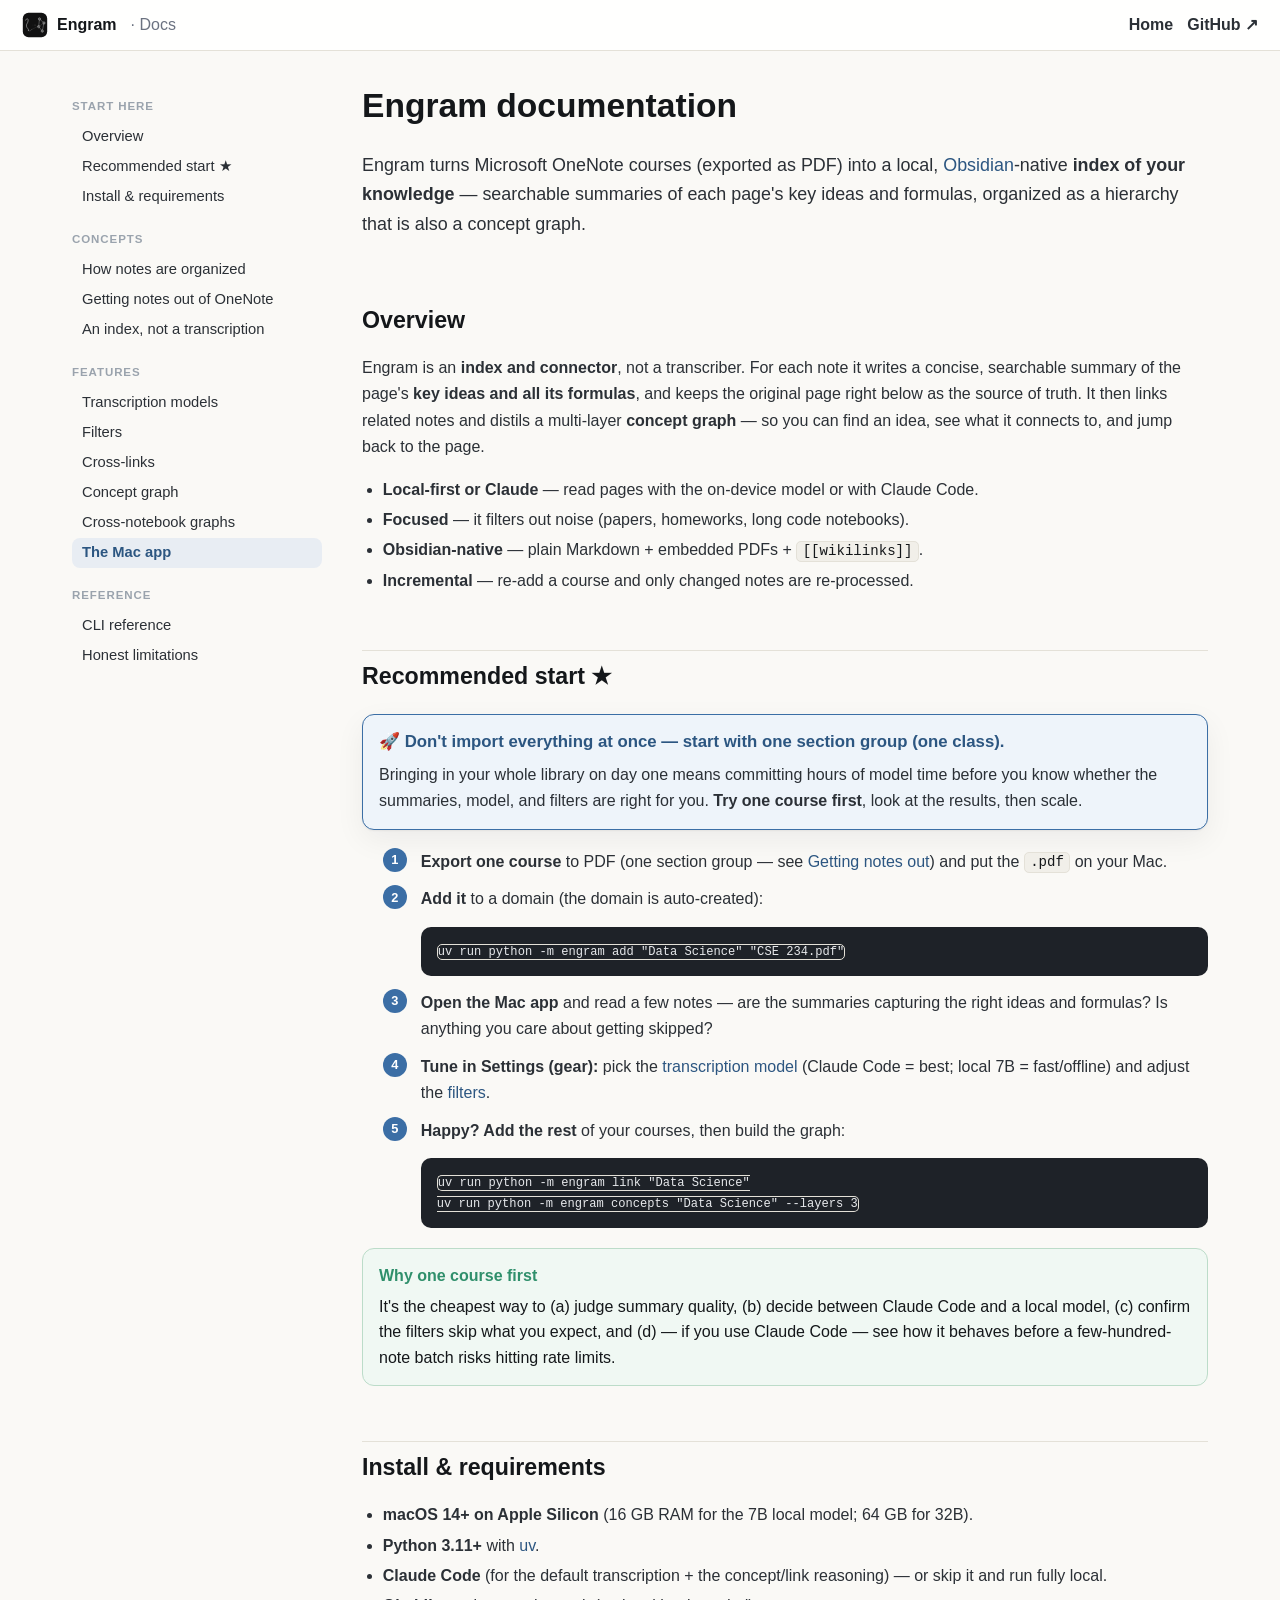
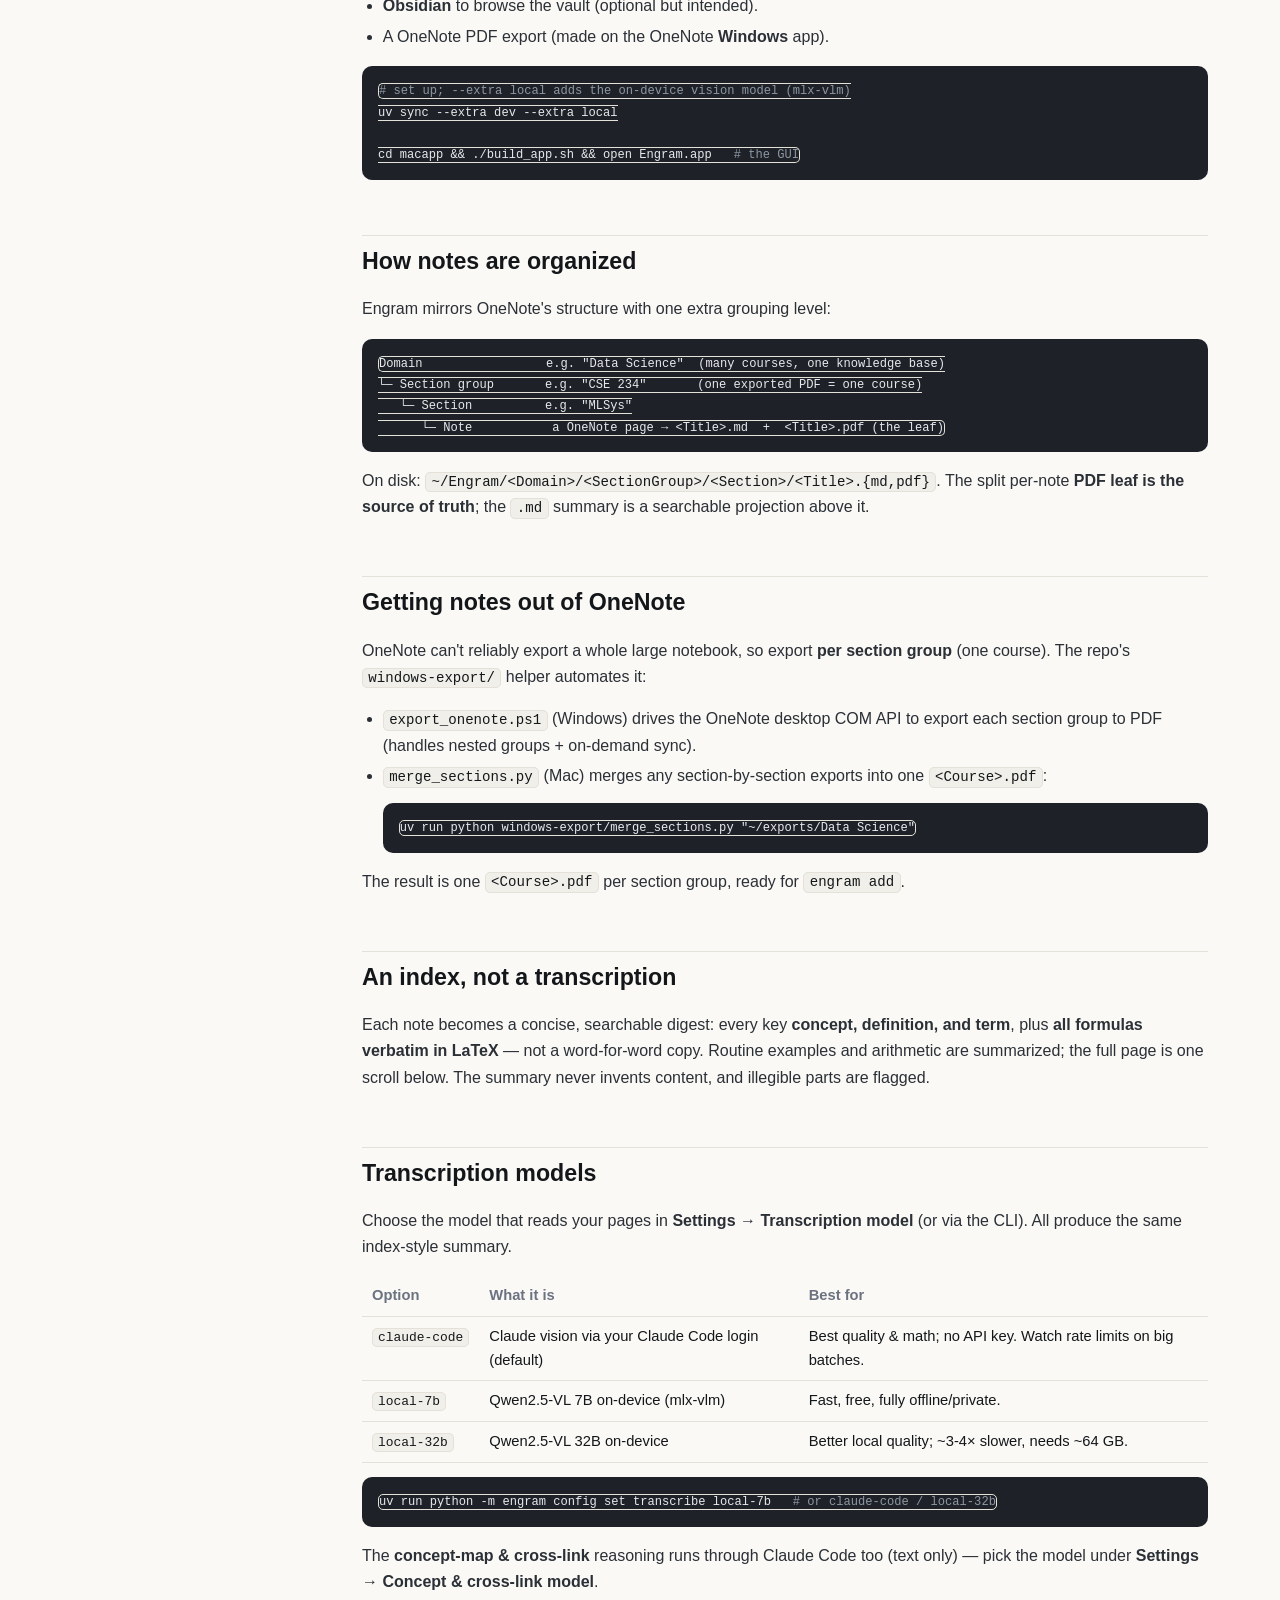
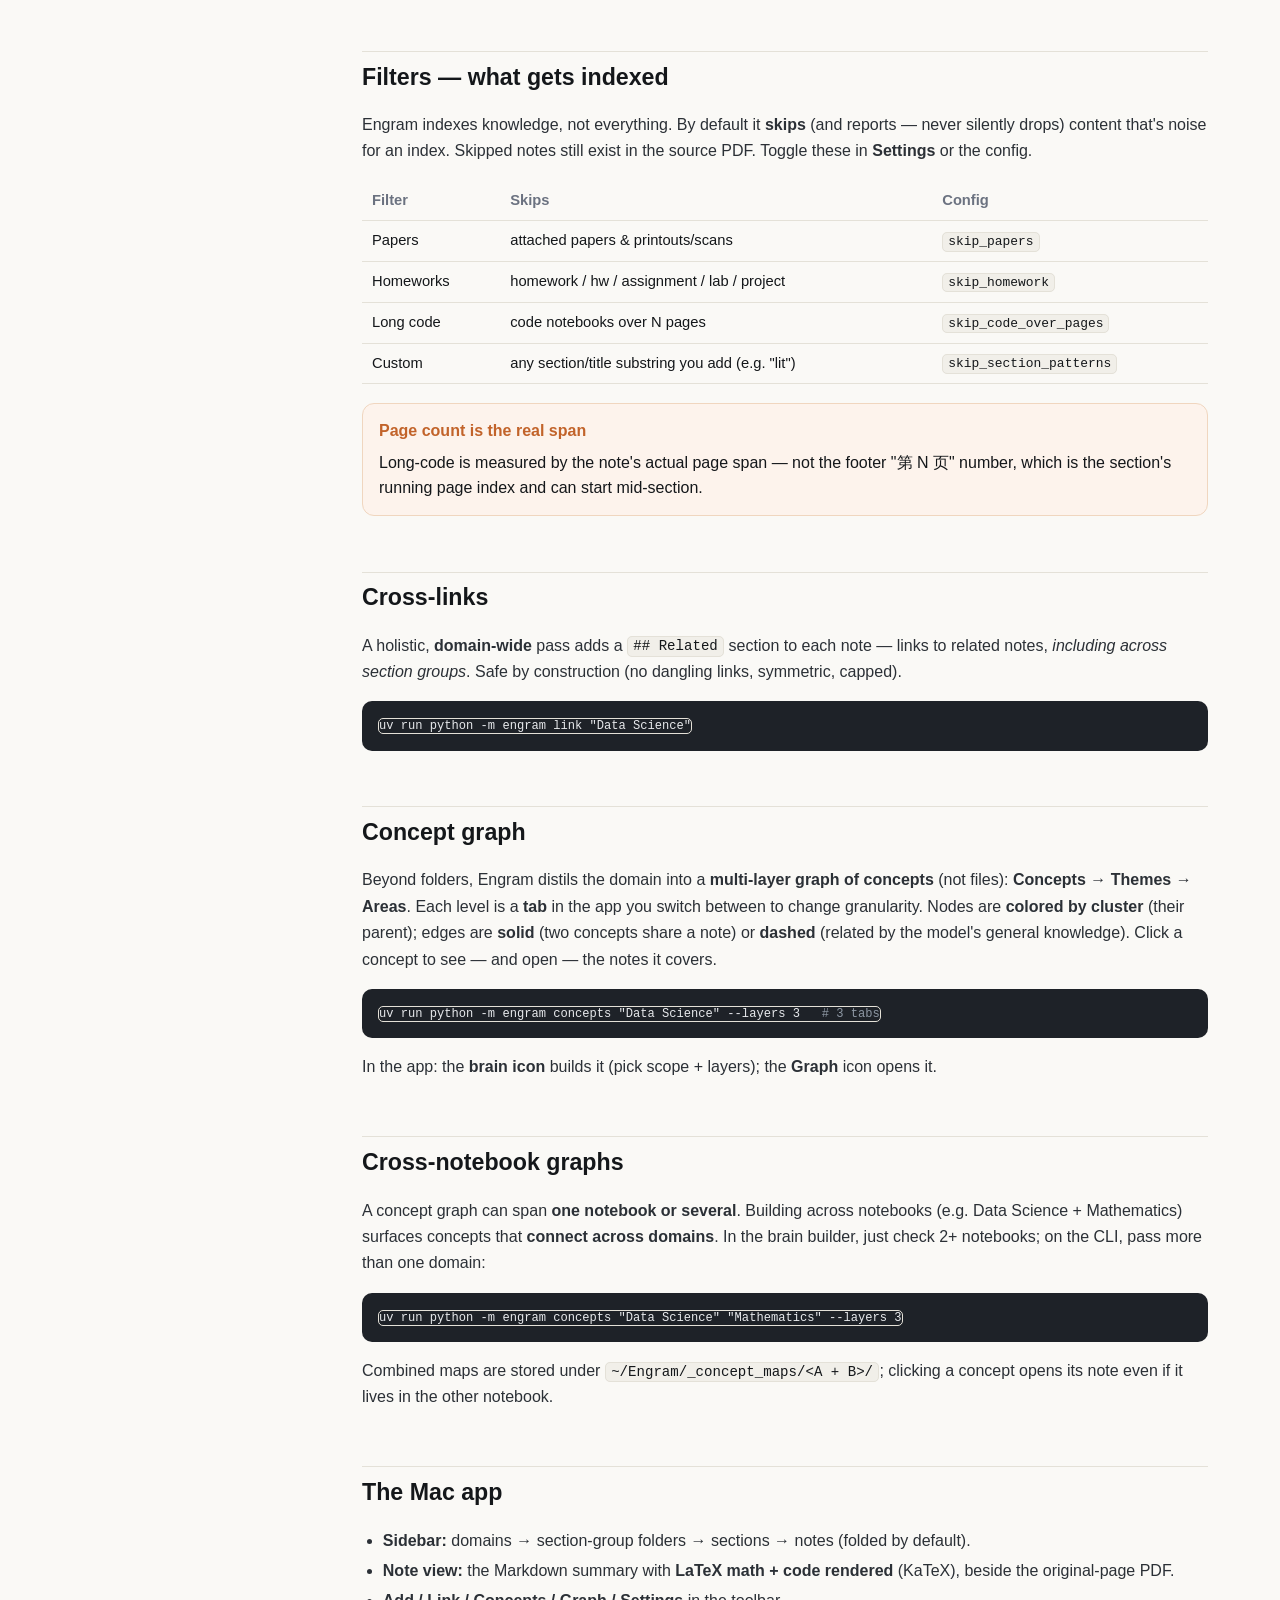
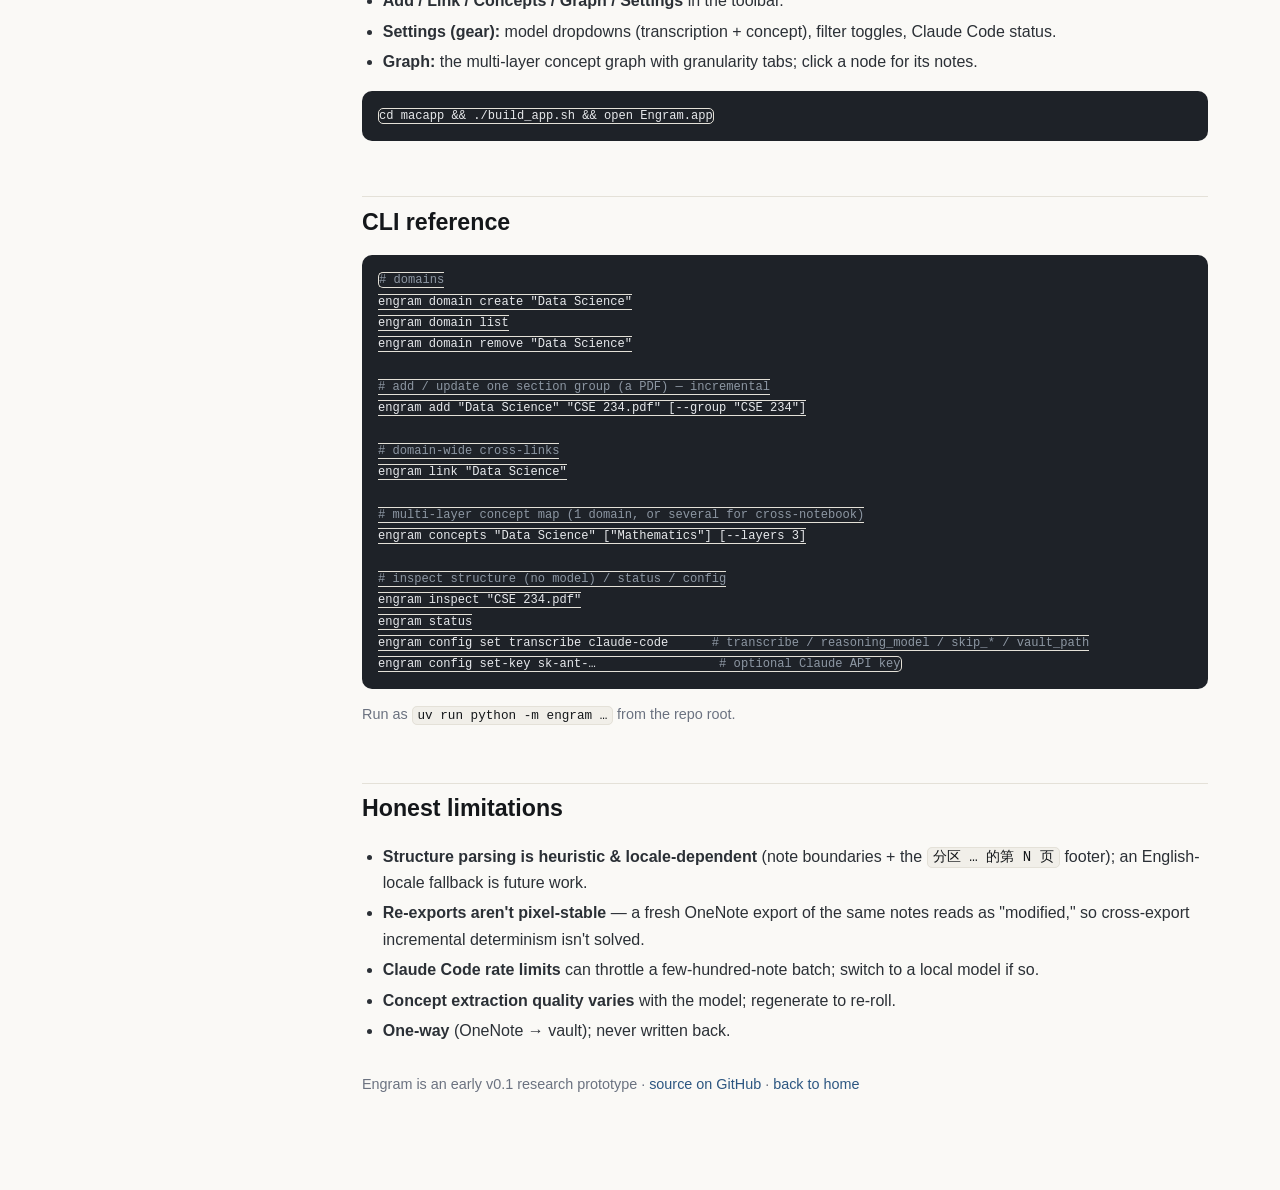
==== docs/index.html @ e5f4261e "Add documentation page (sidebar TOC + recommended-start guide) New docs/ page modeled on the Propel " ====
<!doctype html>
<html lang="en">
<head>
  <meta charset="utf-8" />
  <meta name="viewport" content="width=device-width, initial-scale=1" />
  <title>Engram — Documentation</title>
  <meta name="description" content="Engram documentation: how to turn OneNote courses into a searchable, Obsidian-native index — features, models, filters, the concept graph, the Mac app, and the CLI. Start with one section group." />
  <link rel="icon" href="../assets/engram_logo.svg" type="image/svg+xml" />
  <link rel="stylesheet" href="../styles.css" />
  <link rel="stylesheet" href="docs.css" />
</head>
<body>
  <header class="docs-top">
    <a class="docs-top__brand" href="../index.html">
      <img src="../assets/engram_logo.svg" alt="Engram logo" /> Engram
    </a>
    <span class="docs-top__tag">· Docs</span>
    <span class="docs-top__spacer"></span>
    <a class="docs-top__link" href="../index.html">Home</a>
    <a class="docs-top__link" href="https://github.com/KevinBian107/engram" target="_blank" rel="noopener">GitHub ↗</a>
  </header>

  <div class="docs-wrap">
    <!-- ===================== SIDEBAR ===================== -->
    <aside class="docs-side">
      <h4>Start here</h4>
      <a href="#overview">Overview</a>
      <a href="#recommended">Recommended start ★</a>
      <a href="#install">Install &amp; requirements</a>
      <h4>Concepts</h4>
      <a href="#model">How notes are organized</a>
      <a href="#export">Getting notes out of OneNote</a>
      <a href="#index">An index, not a transcription</a>
      <h4>Features</h4>
      <a href="#models">Transcription models</a>
      <a href="#filters">Filters</a>
      <a href="#crosslinks">Cross-links</a>
      <a href="#graph">Concept graph</a>
      <a href="#crossnotebook">Cross-notebook graphs</a>
      <a href="#app">The Mac app</a>
      <h4>Reference</h4>
      <a href="#cli">CLI reference</a>
      <a href="#limits">Honest limitations</a>
    </aside>

    <!-- ===================== CONTENT ===================== -->
    <main class="docs-main">
      <h1>Engram documentation</h1>
      <p class="docs-lede">
        Engram turns Microsoft OneNote courses (exported as PDF) into a local,
        <a href="https://obsidian.md" target="_blank" rel="noopener">Obsidian</a>-native
        <strong>index of your knowledge</strong> — searchable summaries of each page's key
        ideas and formulas, organized as a hierarchy that is also a concept graph.
      </p>

      <!-- OVERVIEW -->
      <h2 id="overview">Overview</h2>
      <p>
        Engram is an <strong>index and connector</strong>, not a transcriber. For each note it
        writes a concise, searchable summary of the page's <strong>key ideas and all its
        formulas</strong>, and keeps the original page right below as the source of truth. It then
        links related notes and distils a multi-layer <strong>concept graph</strong> — so you can
        find an idea, see what it connects to, and jump back to the page.
      </p>
      <ul>
        <li><strong>Local-first or Claude</strong> — read pages with the on-device model or with Claude Code.</li>
        <li><strong>Focused</strong> — it filters out noise (papers, homeworks, long code notebooks).</li>
        <li><strong>Obsidian-native</strong> — plain Markdown + embedded PDFs + <code>[[wikilinks]]</code>.</li>
        <li><strong>Incremental</strong> — re-add a course and only changed notes are re-processed.</li>
      </ul>

      <!-- RECOMMENDED START -->
      <h2 id="recommended">Recommended start ★</h2>
      <div class="callout callout--start">
        <div class="callout__title">🚀 Don't import everything at once — start with one section group (one class).</div>
        <p style="margin:.3em 0 0">
          Bringing in your whole library on day one means committing hours of model time before you
          know whether the summaries, model, and filters are right for you. <strong>Try one course
          first</strong>, look at the results, then scale.
        </p>
      </div>
      <ol class="steps">
        <li><strong>Export one course</strong> to PDF (one section group — see
          <a href="#export">Getting notes out</a>) and put the <code>.pdf</code> on your Mac.</li>
        <li><strong>Add it</strong> to a domain (the domain is auto-created):
          <pre><code>uv run python -m engram add "Data Science" "CSE 234.pdf"</code></pre></li>
        <li><strong>Open the Mac app</strong> and read a few notes — are the summaries capturing the
          right ideas and formulas? Is anything you care about getting skipped?</li>
        <li><strong>Tune in Settings (gear):</strong> pick the <a href="#models">transcription
          model</a> (Claude Code = best; local 7B = fast/offline) and adjust the
          <a href="#filters">filters</a>.</li>
        <li><strong>Happy? Add the rest</strong> of your courses, then build the graph:
          <pre><code>uv run python -m engram link "Data Science"
uv run python -m engram concepts "Data Science" --layers 3</code></pre></li>
      </ol>
      <div class="callout callout--tip">
        <div class="callout__title">Why one course first</div>
        It's the cheapest way to (a) judge summary quality, (b) decide between Claude Code and a
        local model, (c) confirm the filters skip what you expect, and (d) — if you use Claude Code —
        see how it behaves before a few-hundred-note batch risks hitting rate limits.
      </div>

      <!-- INSTALL -->
      <h2 id="install">Install &amp; requirements</h2>
      <ul>
        <li><strong>macOS 14+ on Apple Silicon</strong> (16 GB RAM for the 7B local model; 64 GB for 32B).</li>
        <li><strong>Python 3.11+</strong> with <a href="https://docs.astral.sh/uv/" target="_blank" rel="noopener">uv</a>.</li>
        <li><strong>Claude Code</strong> (for the default transcription + the concept/link reasoning) — or skip it and run fully local.</li>
        <li><strong>Obsidian</strong> to browse the vault (optional but intended).</li>
        <li>A OneNote PDF export (made on the OneNote <strong>Windows</strong> app).</li>
      </ul>
      <pre><code><span class="cmt"># set up; --extra local adds the on-device vision model (mlx-vlm)</span>
uv sync --extra dev --extra local

cd macapp &amp;&amp; ./build_app.sh &amp;&amp; open Engram.app   <span class="cmt"># the GUI</span></code></pre>

      <!-- MODEL -->
      <h2 id="model">How notes are organized</h2>
      <p>Engram mirrors OneNote's structure with one extra grouping level:</p>
      <pre><code>Domain                 e.g. "Data Science"  (many courses, one knowledge base)
└─ Section group       e.g. "CSE 234"       (one exported PDF = one course)
   └─ Section          e.g. "MLSys"
      └─ Note           a OneNote page → &lt;Title&gt;.md  +  &lt;Title&gt;.pdf (the leaf)</code></pre>
      <p>
        On disk: <code>~/Engram/&lt;Domain&gt;/&lt;SectionGroup&gt;/&lt;Section&gt;/&lt;Title&gt;.{md,pdf}</code>.
        The split per-note <strong>PDF leaf is the source of truth</strong>; the <code>.md</code>
        summary is a searchable projection above it.
      </p>

      <!-- EXPORT -->
      <h2 id="export">Getting notes out of OneNote</h2>
      <p>
        OneNote can't reliably export a whole large notebook, so export <strong>per section group</strong>
        (one course). The repo's <code>windows-export/</code> helper automates it:
      </p>
      <ul>
        <li><code>export_onenote.ps1</code> (Windows) drives the OneNote desktop COM API to export each
          section group to PDF (handles nested groups + on-demand sync).</li>
        <li><code>merge_sections.py</code> (Mac) merges any section-by-section exports into one
          <code>&lt;Course&gt;.pdf</code>:
          <pre><code>uv run python windows-export/merge_sections.py "~/exports/Data Science"</code></pre></li>
      </ul>
      <p>The result is one <code>&lt;Course&gt;.pdf</code> per section group, ready for <code>engram add</code>.</p>

      <!-- INDEX -->
      <h2 id="index">An index, not a transcription</h2>
      <p>
        Each note becomes a concise, searchable digest: every key <strong>concept, definition, and
        term</strong>, plus <strong>all formulas verbatim in LaTeX</strong> — not a word-for-word
        copy. Routine examples and arithmetic are summarized; the full page is one scroll below. The
        summary never invents content, and illegible parts are flagged.
      </p>

      <!-- MODELS -->
      <h2 id="models">Transcription models</h2>
      <p>Choose the model that reads your pages in <strong>Settings → Transcription model</strong> (or via the CLI). All produce the same index-style summary.</p>
      <table class="docs-table">
        <tr><th>Option</th><th>What it is</th><th>Best for</th></tr>
        <tr><td><code>claude-code</code></td><td>Claude vision via your Claude Code login (default)</td><td>Best quality &amp; math; no API key. Watch rate limits on big batches.</td></tr>
        <tr><td><code>local-7b</code></td><td>Qwen2.5-VL 7B on-device (mlx-vlm)</td><td>Fast, free, fully offline/private.</td></tr>
        <tr><td><code>local-32b</code></td><td>Qwen2.5-VL 32B on-device</td><td>Better local quality; ~3-4× slower, needs ~64 GB.</td></tr>
      </table>
      <pre><code>uv run python -m engram config set transcribe local-7b   <span class="cmt"># or claude-code / local-32b</span></code></pre>
      <p>The <strong>concept-map &amp; cross-link</strong> reasoning runs through Claude Code too (text only) — pick the model under <strong>Settings → Concept &amp; cross-link model</strong>.</p>

      <!-- FILTERS -->
      <h2 id="filters">Filters — what gets indexed</h2>
      <p>
        Engram indexes knowledge, not everything. By default it <strong>skips</strong> (and reports —
        never silently drops) content that's noise for an index. Skipped notes still exist in the
        source PDF. Toggle these in <strong>Settings</strong> or the config.
      </p>
      <table class="docs-table">
        <tr><th>Filter</th><th>Skips</th><th>Config</th></tr>
        <tr><td>Papers</td><td>attached papers &amp; printouts/scans</td><td><code>skip_papers</code></td></tr>
        <tr><td>Homeworks</td><td>homework / hw / assignment / lab / project</td><td><code>skip_homework</code></td></tr>
        <tr><td>Long code</td><td>code notebooks over N pages</td><td><code>skip_code_over_pages</code></td></tr>
        <tr><td>Custom</td><td>any section/title substring you add (e.g. "lit")</td><td><code>skip_section_patterns</code></td></tr>
      </table>
      <div class="callout callout--warn">
        <div class="callout__title">Page count is the real span</div>
        Long-code is measured by the note's actual page span — not the footer "第 N 页" number, which is
        the section's running page index and can start mid-section.
      </div>

      <!-- CROSSLINKS -->
      <h2 id="crosslinks">Cross-links</h2>
      <p>
        A holistic, <strong>domain-wide</strong> pass adds a <code>## Related</code> section to each
        note — links to related notes, <em>including across section groups</em>. Safe by construction
        (no dangling links, symmetric, capped).
      </p>
      <pre><code>uv run python -m engram link "Data Science"</code></pre>

      <!-- GRAPH -->
      <h2 id="graph">Concept graph</h2>
      <p>
        Beyond folders, Engram distils the domain into a <strong>multi-layer graph of concepts</strong>
        (not files): <strong>Concepts → Themes → Areas</strong>. Each level is a <strong>tab</strong>
        in the app you switch between to change granularity. Nodes are <strong>colored by cluster</strong>
        (their parent); edges are <strong>solid</strong> (two concepts share a note) or <strong>dashed</strong>
        (related by the model's general knowledge). Click a concept to see — and open — the notes it covers.
      </p>
      <pre><code>uv run python -m engram concepts "Data Science" --layers 3   <span class="cmt"># 3 tabs</span></code></pre>
      <p>In the app: the <strong>brain icon</strong> builds it (pick scope + layers); the <strong>Graph</strong> icon opens it.</p>

      <!-- CROSS-NOTEBOOK -->
      <h2 id="crossnotebook">Cross-notebook graphs</h2>
      <p>
        A concept graph can span <strong>one notebook or several</strong>. Building across notebooks
        (e.g. Data Science + Mathematics) surfaces concepts that <strong>connect across domains</strong>.
        In the brain builder, just check 2+ notebooks; on the CLI, pass more than one domain:
      </p>
      <pre><code>uv run python -m engram concepts "Data Science" "Mathematics" --layers 3</code></pre>
      <p>Combined maps are stored under <code>~/Engram/_concept_maps/&lt;A + B&gt;/</code>; clicking a concept opens its note even if it lives in the other notebook.</p>

      <!-- APP -->
      <h2 id="app">The Mac app</h2>
      <ul>
        <li><strong>Sidebar:</strong> domains → section-group folders → sections → notes (folded by default).</li>
        <li><strong>Note view:</strong> the Markdown summary with <strong>LaTeX math + code rendered</strong> (KaTeX), beside the original-page PDF.</li>
        <li><strong>Add / Link / Concepts / Graph / Settings</strong> in the toolbar.</li>
        <li><strong>Settings (gear):</strong> model dropdowns (transcription + concept), filter toggles, Claude Code status.</li>
        <li><strong>Graph:</strong> the multi-layer concept graph with granularity tabs; click a node for its notes.</li>
      </ul>
      <pre><code>cd macapp &amp;&amp; ./build_app.sh &amp;&amp; open Engram.app</code></pre>

      <!-- CLI -->
      <h2 id="cli">CLI reference</h2>
      <pre><code><span class="cmt"># domains</span>
engram domain create "Data Science"
engram domain list
engram domain remove "Data Science"

<span class="cmt"># add / update one section group (a PDF) — incremental</span>
engram add "Data Science" "CSE 234.pdf" [--group "CSE 234"]

<span class="cmt"># domain-wide cross-links</span>
engram link "Data Science"

<span class="cmt"># multi-layer concept map (1 domain, or several for cross-notebook)</span>
engram concepts "Data Science" ["Mathematics"] [--layers 3]

<span class="cmt"># inspect structure (no model) / status / config</span>
engram inspect "CSE 234.pdf"
engram status
engram config set transcribe claude-code      <span class="cmt"># transcribe / reasoning_model / skip_* / vault_path</span>
engram config set-key sk-ant-…                 <span class="cmt"># optional Claude API key</span></code></pre>
      <p style="color:var(--muted); font-size:.9rem">
        Run as <code>uv run python -m engram …</code> from the repo root.
      </p>

      <!-- LIMITS -->
      <h2 id="limits">Honest limitations</h2>
      <ul>
        <li><strong>Structure parsing is heuristic &amp; locale-dependent</strong> (note boundaries + the
          <code>分区 … 的第 N 页</code> footer); an English-locale fallback is future work.</li>
        <li><strong>Re-exports aren't pixel-stable</strong> — a fresh OneNote export of the same notes
          reads as "modified," so cross-export incremental determinism isn't solved.</li>
        <li><strong>Claude Code rate limits</strong> can throttle a few-hundred-note batch; switch to a
          local model if so.</li>
        <li><strong>Concept extraction quality varies</strong> with the model; regenerate to re-roll.</li>
        <li><strong>One-way</strong> (OneNote → vault); never written back.</li>
      </ul>
      <p style="margin-top:2em; color:var(--muted); font-size:.9rem">
        Engram is an early v0.1 research prototype · <a href="https://github.com/KevinBian107/engram" target="_blank" rel="noopener">source on GitHub</a> ·
        <a href="../index.html">back to home</a>
      </p>
    </main>
  </div>

  <script>
    // Sidebar scrollspy: highlight the section currently in view.
    (function () {
      var links = Array.prototype.slice.call(document.querySelectorAll(".docs-side a"));
      var map = {};
      links.forEach(function (a) { map[a.getAttribute("href").slice(1)] = a; });
      var obs = new IntersectionObserver(function (entries) {
        entries.forEach(function (e) {
          if (e.isIntersecting) {
            links.forEach(function (l) { l.classList.remove("active"); });
            var a = map[e.target.id]; if (a) a.classList.add("active");
          }
        });
      }, { rootMargin: "-80px 0px -70% 0px" });
      document.querySelectorAll(".docs-main h2[id]").forEach(function (h) { obs.observe(h); });
    })();
  </script>
</body>
</html>
---- styles.css ----
/* ===================================================================
   Engram — website styles
   Palette ties to the brand assets: ink (#14171a), paper white,
   blue (#3b6ea5, sections/concepts), orange (#e07a3a, cross-links).
   =================================================================== */

:root {
  --ink:      #14171a;
  --ink-soft: #2b3036;
  --paper:    #ffffff;
  --paper-2:  #faf9f6;   /* warm paper */
  --paper-3:  #f1efe9;
  --line:     #e4e1d8;
  --muted:    #6b7280;
  --muted-2:  #9aa3ad;
  --blue:     #3b6ea5;
  --blue-ink: #2c5681;
  --orange:   #e07a3a;
  --orange-ink:#c2632a;
  --slate:    #e8edf3;

  --maxw: 1080px;
  --radius: 14px;
  --shadow: 0 1px 2px rgba(20,23,26,.05), 0 10px 30px rgba(20,23,26,.06);
  --shadow-lg: 0 8px 40px rgba(20,23,26,.12);

  --font: -apple-system, BlinkMacSystemFont, "Segoe UI", Helvetica, Arial, sans-serif;
  --mono: ui-monospace, "SF Mono", "JetBrains Mono", Menlo, Consolas, monospace;
}

* { box-sizing: border-box; }

html { scroll-behavior: smooth; scroll-padding-top: 72px; }

body {
  margin: 0;
  font-family: var(--font);
  color: var(--ink);
  background: var(--paper-2);
  line-height: 1.6;
  -webkit-font-smoothing: antialiased;
  text-rendering: optimizeLegibility;
}

a { color: var(--blue-ink); text-decoration: none; }
a:hover { text-decoration: underline; }

code, pre { font-family: var(--mono); }
code {
  font-size: .9em;
  background: var(--paper-3);
  padding: .1em .4em;
  border-radius: 5px;
  border: 1px solid var(--line);
}

/* ============================ NAV ============================ */
.nav {
  position: sticky; top: 0; z-index: 50;
  display: flex; align-items: center; gap: 1.2rem;
  padding: .7rem clamp(1rem, 4vw, 2.4rem);
  background: rgba(250,249,246,.82);
  backdrop-filter: saturate(160%) blur(12px);
  border-bottom: 1px solid var(--line);
}
.nav__brand {
  display: flex; align-items: center; gap: .55rem;
  font-weight: 800; font-size: 1.1rem; color: var(--ink);
  letter-spacing: -.01em;
}
.nav__brand img { border-radius: 7px; }
.nav__brand:hover { text-decoration: none; }
.nav__links {
  display: flex; gap: 1.1rem; margin-left: auto;
  font-size: .92rem; flex-wrap: wrap;
}
.nav__links a { color: var(--muted); font-weight: 500; }
.nav__links a:hover { color: var(--ink); text-decoration: none; }
.nav__links a.active { color: var(--blue-ink); }
.nav__cta {
  font-weight: 600; font-size: .9rem; color: var(--ink);
  border: 1px solid var(--ink); border-radius: 999px;
  padding: .35rem .9rem; transition: .15s;
}
.nav__cta:hover { background: var(--ink); color: #fff; text-decoration: none; }

@media (max-width: 760px) {
  .nav__links { display: none; }
  .nav__cta { margin-left: auto; }
}

/* ============================ HERO ============================ */
.hero {
  position: relative;
  padding: clamp(3rem, 8vw, 6rem) clamp(1rem, 5vw, 2rem) 0;
  text-align: center;
  background:
    radial-gradient(60% 70% at 50% -10%, rgba(59,110,165,.10), transparent 70%),
    radial-gradient(40% 50% at 85% 0%, rgba(224,122,58,.08), transparent 70%);
}
.hero__inner { max-width: 820px; margin: 0 auto; }
.hero__eyebrow {
  text-transform: uppercase; letter-spacing: .16em;
  font-size: .72rem; font-weight: 700; color: var(--muted-2);
  margin: 0 0 1rem;
}
.hero__title {
  font-size: clamp(2.3rem, 6.2vw, 4rem);
  line-height: 1.05; letter-spacing: -.03em; font-weight: 820;
  margin: 0 0 1.2rem;
}
.grad {
  background: linear-gradient(95deg, var(--blue) 10%, var(--orange) 90%);
  -webkit-background-clip: text; background-clip: text; color: transparent;
}
.hero__lede {
  font-size: clamp(1.02rem, 2.2vw, 1.22rem);
  color: var(--ink-soft); max-width: 680px; margin: 0 auto 1.6rem;
}
.hero__badges {
  display: flex; gap: .6rem; justify-content: center; flex-wrap: wrap;
  margin-bottom: 1.8rem;
}
.badge {
  font-size: .82rem; font-weight: 600; color: var(--ink-soft);
  background: var(--paper); border: 1px solid var(--line);
  border-radius: 999px; padding: .4rem .85rem; box-shadow: var(--shadow);
}
.hero__cta { display: flex; gap: .7rem; justify-content: center; flex-wrap: wrap; }
.hero__by { margin-top: 1.4rem; font-size: .88rem; color: var(--muted); }

.btn {
  display: inline-block; font-weight: 600; font-size: .95rem;
  padding: .7rem 1.3rem; border-radius: 999px;
  border: 1px solid var(--line); background: var(--paper); color: var(--ink);
  box-shadow: var(--shadow); transition: transform .12s, box-shadow .15s;
}
.btn:hover { text-decoration: none; transform: translateY(-1px); box-shadow: var(--shadow-lg); }
.btn--primary { background: var(--ink); color: #fff; border-color: var(--ink); }
.btn--wide { display: block; text-align: center; margin-top: 1rem; }

/* prototype banner */
.protobar {
  max-width: var(--maxw); margin: clamp(2.5rem, 6vw, 4rem) auto 0;
  display: flex; align-items: center; gap: .9rem;
  background: #fff7ef; border: 1px solid #f3d9c0;
  border-radius: var(--radius); padding: .85rem 1.1rem;
  font-size: .92rem; color: #6b4527;
}
.protobar__tag {
  flex: none; font-size: .68rem; font-weight: 800; letter-spacing: .1em;
  color: #fff; background: var(--orange);
  padding: .25rem .55rem; border-radius: 6px;
}
.protobar a { color: var(--orange-ink); font-weight: 700; }

/* ============================ SECTIONS ============================ */
.section {
  max-width: var(--maxw); margin: 0 auto;
  padding: clamp(3.5rem, 8vw, 6rem) clamp(1rem, 5vw, 2rem);
}
.section__head { max-width: 720px; margin: 0 auto clamp(2rem, 5vw, 3rem); text-align: center; }
.section__head h2 {
  font-size: clamp(1.7rem, 4vw, 2.5rem); letter-spacing: -.02em;
  line-height: 1.1; margin: 0 0 .7rem; font-weight: 800;
}
.section__sub { font-size: 1.05rem; color: var(--muted); margin: 0; }
.section__sub code { font-size: .85em; }

/* reveal-on-scroll */
.reveal { opacity: 0; transform: translateY(18px); transition: opacity .6s ease, transform .6s ease; }
.reveal.in { opacity: 1; transform: none; }
@media (prefers-reduced-motion: reduce) {
  .reveal { opacity: 1; transform: none; transition: none; }
  html { scroll-behavior: auto; }
}

/* ============================ WHAT IT IS ============================ */
.whatgrid {
  display: grid; grid-template-columns: 1fr auto 1fr; gap: 1rem; align-items: center;
}
.whatcard {
  background: var(--paper); border: 1px solid var(--line); border-radius: var(--radius);
  padding: 1.4rem; box-shadow: var(--shadow); min-height: 230px;
}
.whatcard__label {
  text-transform: uppercase; letter-spacing: .14em; font-size: .68rem;
  font-weight: 800; color: var(--muted-2); margin-bottom: 1rem;
}
.pdfblob { text-align: center; }
.pdfblob__pages {
  position: relative; width: 92px; height: 116px; margin: .4rem auto 1rem;
  background: #fff; border: 1px solid var(--line); border-radius: 6px;
  box-shadow: 6px 6px 0 #efece4, 12px 12px 0 #f5f3ec;
}
.pdfblob__pages::before {
  content: "PDF"; position: absolute; inset: auto 0 8px; text-align: center;
  font: 800 .7rem/1 var(--mono); color: var(--orange);
}
.pdfblob__name { font-weight: 700; }
.pdfblob__meta { color: var(--muted); font-size: .85rem; margin-top: .3rem; }

.whatarrow {
  display: flex; flex-direction: column; align-items: center; gap: .4rem;
  color: var(--blue-ink); font: 600 .8rem var(--mono);
}
.vaulttree { font-size: .92rem; }
.tline { padding: .12rem 0; white-space: nowrap; overflow: hidden; text-overflow: ellipsis; }
.tind1 { padding-left: 1.1rem; }
.tind2 { padding-left: 2.2rem; }
.tind3 { padding-left: 3.3rem; }
.tnode { font-weight: 600; }
.tnode em { font-style: normal; font-weight: 400; opacity: .55; font-size: .85em; }
.tnode--dom { color: var(--ink); }
.tnode--sec { color: var(--blue-ink); }
.tnode--md  { color: var(--ink-soft); font-weight: 500; }
.tpdf { color: var(--muted-2); font-size: .78rem; margin-left: .4rem; }
.trel { }
.treltxt { color: var(--orange-ink); font: 600 .82rem var(--mono); }

@media (max-width: 760px) {
  .whatgrid { grid-template-columns: 1fr; }
  .whatarrow { transform: rotate(90deg); margin: .3rem 0; }
}

/* ============================ GRAPH ============================ */
.section--graph { }
.graphstage {
  position: relative; margin: 0;
  background:
    radial-gradient(80% 90% at 50% 30%, #fff, var(--paper-2));
  border: 1px solid var(--line); border-radius: 20px;
  box-shadow: var(--shadow-lg); overflow: hidden;
}
#graph-canvas { display: block; width: 100%; height: 540px; touch-action: none; cursor: grab; }
#graph-canvas:active { cursor: grabbing; }
.graphstage__legend {
  position: absolute; left: 14px; bottom: 12px;
  display: flex; gap: .9rem; flex-wrap: wrap;
  background: rgba(255,255,255,.85); backdrop-filter: blur(6px);
  border: 1px solid var(--line); border-radius: 10px; padding: .5rem .7rem;
  font-size: .78rem; color: var(--ink-soft);
}
.lg { display: inline-flex; align-items: center; gap: .35rem; }
.lg em { color: var(--muted-2); font-style: italic; }
.dot { width: 11px; height: 11px; border-radius: 50%; display: inline-block; }
.dot--dom { background: var(--ink); }
.dot--con { background: var(--blue); }
.dot--md  { background: #c9d4e0; border: 1px solid #aebccd; }
.line { width: 18px; height: 0; display: inline-block; }
.line--hier { border-top: 2px solid var(--muted-2); }
.line--cross { border-top: 2px dashed var(--orange); }
.graphstage__reset {
  position: absolute; right: 14px; top: 14px;
  font: 600 .8rem var(--font); color: var(--ink);
  background: rgba(255,255,255,.9); border: 1px solid var(--line);
  border-radius: 999px; padding: .35rem .8rem; cursor: pointer;
}
.graphstage__reset:hover { background: #fff; box-shadow: var(--shadow); }
.graphstage__cap {
  position: absolute; right: 14px; bottom: 12px; max-width: 46%;
  text-align: right; font-size: .74rem; color: var(--muted);
}
.graphstage__cap code { font-size: .85em; }
@media (max-width: 760px) {
  #graph-canvas { height: 440px; }
  .graphstage__cap { display: none; }
}

/* ============================ PIPELINE / TRANSFORM ============================ */
.transform {
  display: grid; grid-template-columns: 1fr auto 1.2fr; gap: 1.2rem; align-items: center;
  margin-bottom: clamp(2.5rem, 6vw, 4rem);
}
/* raw page */
.paper {
  position: relative; overflow: hidden;
  background:
    repeating-linear-gradient(transparent, transparent 19px, #dfe7f0 19px, #dfe7f0 20px),
    #fffdf8;
  border: 1px solid var(--line); border-radius: 10px;
  box-shadow: var(--shadow); padding: 1.1rem 1.1rem 1.6rem; min-height: 220px;
}
.paper__title {
  font: 700 1.15rem var(--font); color: var(--ink);
  transform: rotate(-1.5deg); margin-bottom: .4rem;
}
.ink { width: 100%; height: auto; }
.ink path, .ink circle { fill: none; stroke: #2d3a8c; stroke-width: 2.4; stroke-linecap: round; stroke-linejoin: round; }
.ink--diagram { stroke: #8a4b1f !important; }
/* draw-on animation */
.ink path, .ink circle {
  stroke-dasharray: 600; stroke-dashoffset: 600;
}
.transform.in .ink path, .transform.in .ink circle {
  animation: draw 2.2s ease forwards;
}
.transform.in .ink path:nth-child(2){ animation-delay:.3s }
.transform.in .ink path:nth-child(3){ animation-delay:.6s }
.transform.in .ink path:nth-child(4){ animation-delay:.9s }
.transform.in .ink .ink--diagram { animation-delay:1.2s }
@keyframes draw { to { stroke-dashoffset: 0; } }
.paper__scan {
  position: absolute; left: 0; right: 0; top: 0; height: 46px;
  background: linear-gradient(180deg, rgba(59,110,165,.28), rgba(59,110,165,0));
  border-bottom: 2px solid rgba(59,110,165,.7);
  opacity: 0;
}
.transform.in .paper__scan { animation: scan 2.6s ease-in-out .2s 1 forwards; }
@keyframes scan {
  0% { opacity: 1; transform: translateY(-46px); }
  85% { opacity: 1; }
  100% { opacity: 0; transform: translateY(220px); }
}
.paper__tag {
  position: absolute; left: 1.1rem; bottom: .55rem;
  font: 600 .72rem var(--mono); color: var(--muted-2);
}
.transform__arrow {
  display: flex; flex-direction: column; align-items: center; gap: .5rem;
  color: var(--blue-ink);
}
.transform__chip {
  font: 600 .74rem var(--font); color: var(--blue-ink);
  background: #eaf1f8; border: 1px solid #cfe0f0; border-radius: 999px;
  padding: .3rem .7rem; text-align: center;
}
/* markdown card */
.mdcard {
  background: var(--paper); border: 1px solid var(--line); border-radius: 10px;
  box-shadow: var(--shadow); padding: 1.1rem 1.3rem 1.3rem;
  opacity: 0; transform: translateY(10px);
}
.transform.in .mdcard { animation: rise .7s ease 1.4s forwards; }
@keyframes rise { to { opacity: 1; transform: none; } }
.mdcard__fm {
  display: flex; flex-direction: column; gap: 2px;
  font: 500 .76rem var(--mono); color: var(--muted);
  background: var(--paper-3); border-left: 3px solid var(--blue);
  border-radius: 0 6px 6px 0; padding: .5rem .7rem; margin-bottom: .9rem;
}
.md-h1 { font-size: 1.3rem; margin: 0 0 .5rem; letter-spacing: -.01em; }
.md-h2 { font: 700 .82rem var(--mono); color: var(--blue-ink); margin: .8rem 0 .3rem; }
.md-p { margin: .3rem 0; color: var(--ink-soft); font-size: .95rem; }
.md-ul { margin: .3rem 0; padding-left: 1.2rem; color: var(--ink-soft); font-size: .95rem; }
.md-ul li { margin: .15rem 0; }
.md-math {
  background: #f7faff; border: 1px dashed #cfe0f0; border-radius: 8px;
  text-align: center; padding: .5rem; margin: .7rem 0;
  font: 500 .95rem var(--mono); color: var(--blue-ink);
}
.md-code {
  background: var(--ink); color: #e8edf3; border-radius: 8px;
  padding: .6rem .8rem; font-size: .82rem; overflow-x: auto; margin: .6rem 0 .4rem;
}
.md-code .cmt { color: #8aa0b8; }
.mdcard__rel { font: 600 .82rem var(--mono); color: var(--orange-ink); margin-top: .5rem; }
.mdcard__rel a { color: var(--orange-ink); }

@media (max-width: 820px) {
  .transform { grid-template-columns: 1fr; }
  .transform__arrow { transform: rotate(90deg); margin: .4rem 0; }
}

/* stages */
.stages {
  list-style: none; margin: 0; padding: 0;
  display: grid; grid-template-columns: repeat(3, 1fr); gap: .9rem;
  counter-reset: s;
}
.stages li {
  position: relative; background: var(--paper); border: 1px solid var(--line);
  border-radius: 12px; padding: 1rem 1rem 1rem 3rem; box-shadow: var(--shadow);
  font-size: .9rem; color: var(--muted);
}
.stages li b { display: block; color: var(--ink); font-size: 1rem; margin-bottom: .15rem; }
.stages__n {
  position: absolute; left: .8rem; top: .9rem;
  width: 1.6rem; height: 1.6rem; border-radius: 50%;
  display: grid; place-items: center; font: 800 .9rem var(--font);
  color: #fff; background: var(--blue);
}
.stages li:nth-child(6) .stages__n { background: var(--orange); }
@media (max-width: 820px) { .stages { grid-template-columns: 1fr 1fr; } }
@media (max-width: 520px) { .stages { grid-template-columns: 1fr; } }

/* ============================ FEATURES ============================ */
.features { display: grid; grid-template-columns: repeat(3, 1fr); gap: 1.1rem; }
.feat {
  background: var(--paper); border: 1px solid var(--line); border-radius: var(--radius);
  padding: 1.4rem; box-shadow: var(--shadow); transition: transform .15s, box-shadow .2s;
}
.feat:hover { transform: translateY(-3px); box-shadow: var(--shadow-lg); }
.feat__ic { font-size: 1.6rem; margin-bottom: .6rem; }
.feat h3 { margin: 0 0 .4rem; font-size: 1.12rem; letter-spacing: -.01em; }
.feat h3 em { color: var(--orange-ink); font-style: italic; }
.feat p { margin: 0; color: var(--muted); font-size: .93rem; }
@media (max-width: 820px) { .features { grid-template-columns: 1fr 1fr; } }
@media (max-width: 560px) { .features { grid-template-columns: 1fr; } }

/* ============================ GET STARTED ============================ */
.section--start { }
.codecol { display: grid; grid-template-columns: 1.3fr 1fr; gap: 1.2rem; align-items: start; }
.codeblock {
  background: #0f1419; border: 1px solid #232a31; border-radius: 12px;
  overflow: hidden; box-shadow: var(--shadow-lg);
}
.codeblock__bar {
  display: flex; align-items: center; justify-content: space-between;
  padding: .5rem .8rem; background: #0b0f13; border-bottom: 1px solid #232a31;
  font: 600 .78rem var(--mono); color: #6f8295;
}
.copy {
  font: 600 .74rem var(--font); color: #aebccd; background: transparent;
  border: 1px solid #2c3640; border-radius: 6px; padding: .2rem .55rem; cursor: pointer;
}
.copy:hover { color: #fff; border-color: #46535f; }
.copy.copied { color: #7ee0a0; border-color: #2f6b48; }
.codeblock pre { margin: 0; padding: 1rem 1.1rem; overflow-x: auto; }
.codeblock code { background: none; border: none; padding: 0; color: #dbe4ec; font-size: .86rem; line-height: 1.7; }
.codeblock .cmt { color: #6f8295; }
.codeblock--mini { margin: .6rem 0 0; }
.codeblock--mini pre { padding: .7rem .9rem; }
.codenote { color: var(--muted); font-size: .92rem; }
.codenote code { font-size: .82em; }
@media (max-width: 820px) { .codecol { grid-template-columns: 1fr; } }

/* ============================ STATUS ============================ */
.section--status { }
.statusgrid { display: grid; grid-template-columns: 1fr 1fr; gap: 1.1rem; }
.statuscol {
  background: var(--paper); border: 1px solid var(--line);
  border-radius: var(--radius); padding: 1.4rem; box-shadow: var(--shadow);
}
.statuscol h3 { margin: 0 0 .7rem; font-size: 1.1rem; }
.statuscol ul { margin: 0; padding-left: 1.1rem; color: var(--ink-soft); font-size: .93rem; }
.statuscol li { margin: .35rem 0; }
.statuscol--yes { border-top: 3px solid #3fae6e; }
.statuscol--yes h3 { color: #2f8a55; }
.statuscol--soon { border-top: 3px solid var(--orange); }
.statuscol--soon h3 { color: var(--orange-ink); }
@media (max-width: 720px) { .statusgrid { grid-template-columns: 1fr; } }

/* ============================ FOOTER ============================ */
.footer { background: var(--ink); color: #c7ced6; margin-top: 2rem; }
.footer__inner {
  max-width: var(--maxw); margin: 0 auto;
  display: grid; grid-template-columns: 1.4fr 1fr 1fr; gap: 2rem;
  padding: clamp(2.5rem, 6vw, 4rem) clamp(1rem, 5vw, 2rem) 1.5rem;
}
.footer h3 { color: #fff; font-size: 1rem; margin: 0 0 .8rem; }
.footer__tag { font-style: italic; color: #98a2ad; font-size: .9rem; }
.footer a { color: #cfe0f0; }
.footer a:hover { color: #fff; }
.reflist { list-style: none; margin: 0; padding: 0; font-size: .9rem; }
.reflist li { margin: .4rem 0; color: #98a2ad; }
.footer__fine {
  max-width: var(--maxw); margin: 0 auto; padding: 0 clamp(1rem,5vw,2rem) 2.5rem;
  font-size: .8rem; color: #6f7984; border-top: 1px solid #262c33; padding-top: 1.2rem;
}
@media (max-width: 720px) { .footer__inner { grid-template-columns: 1fr; gap: 1.5rem; } }
---- docs/docs.css ----
/* Engram docs — layout on top of the site's palette (../styles.css). */

.docs-top {
  position: sticky; top: 0; z-index: 20;
  display: flex; align-items: center; gap: 14px;
  padding: 12px 22px; background: rgba(255,255,255,.9);
  backdrop-filter: saturate(1.4) blur(8px);
  border-bottom: 1px solid var(--line);
}
.docs-top__brand { display: flex; align-items: center; gap: 9px; font-weight: 700; color: var(--ink); }
.docs-top__brand img { width: 26px; height: 26px; }
.docs-top__tag { color: var(--muted); font-weight: 500; }
.docs-top__spacer { flex: 1; }
.docs-top a.docs-top__link { color: var(--ink-soft); font-weight: 600; text-decoration: none; }
.docs-top a.docs-top__link:hover { color: var(--blue); }

.docs-wrap {
  display: grid; grid-template-columns: 250px minmax(0, 1fr);
  gap: 40px; max-width: 1180px; margin: 0 auto; padding: 28px 22px 80px;
}

/* sidebar */
.docs-side { position: sticky; top: 74px; align-self: start; height: fit-content; }
.docs-side h4 {
  font-size: .72rem; letter-spacing: .08em; text-transform: uppercase;
  color: var(--muted-2); margin: 18px 0 7px;
}
.docs-side a {
  display: block; padding: 5px 10px; border-radius: 8px;
  color: var(--ink-soft); text-decoration: none; font-size: .92rem; line-height: 1.35;
}
.docs-side a:hover { background: var(--paper-3); color: var(--ink); }
.docs-side a.active { background: var(--slate); color: var(--blue-ink); font-weight: 600; }

/* content */
.docs-main { min-width: 0; }
.docs-main h1 { font-size: 2.1rem; margin: 0 0 .2em; }
.docs-main h2 {
  font-size: 1.45rem; margin: 2.4em 0 .5em; padding-top: .3em;
  scroll-margin-top: 84px; border-top: 1px solid var(--line);
}
.docs-main h2:first-of-type { border-top: none; }
.docs-main h3 { font-size: 1.08rem; margin: 1.5em 0 .4em; }
.docs-main p, .docs-main li { color: var(--ink-soft); line-height: 1.65; }
.docs-main ul, .docs-main ol { padding-left: 1.3em; }
.docs-main li { margin: .25em 0; }
.docs-main code {
  font-family: var(--mono); font-size: .88em; background: var(--paper-3);
  padding: .1em .38em; border-radius: 5px; color: var(--ink);
}
.docs-main pre {
  background: #1e2228; color: #e7e9ec; border-radius: 10px;
  padding: 14px 16px; overflow-x: auto; font: .86rem/1.55 var(--mono); margin: 1em 0;
}
.docs-main pre code { background: none; padding: 0; color: inherit; }
.docs-main pre .cmt { color: #8d97a3; }
.docs-lede { font-size: 1.12rem; color: var(--muted); margin-bottom: 1.5em; }

/* callouts */
.callout {
  border-radius: 12px; padding: 14px 16px; margin: 1.2em 0;
  border: 1px solid var(--line); background: var(--paper-2);
}
.callout__title { font-weight: 700; margin-bottom: .35em; display: flex; gap: 7px; align-items: center; }
.callout--tip { border-color: #bcdcc9; background: #f0f8f3; }
.callout--tip .callout__title { color: #2f8f6b; }
.callout--warn { border-color: #f0d6bf; background: #fdf3ec; }
.callout--warn .callout__title { color: var(--orange-ink); }
.callout--start { border-color: var(--blue); background: #eef4fa; box-shadow: var(--shadow); }
.callout--start .callout__title { color: var(--blue-ink); font-size: 1.05rem; }

/* numbered steps */
.steps { list-style: none; padding-left: 0; counter-reset: step; }
.steps > li {
  position: relative; padding-left: 38px; margin: .7em 0;
}
.steps > li::before {
  counter-increment: step; content: counter(step);
  position: absolute; left: 0; top: -1px;
  width: 24px; height: 24px; border-radius: 50%;
  background: var(--blue); color: #fff; font-weight: 700; font-size: .8rem;
  display: grid; place-items: center;
}

/* model / filter mini-table */
.docs-table { width: 100%; border-collapse: collapse; margin: 1em 0; font-size: .92rem; }
.docs-table th, .docs-table td { text-align: left; padding: 8px 10px; border-bottom: 1px solid var(--line); vertical-align: top; }
.docs-table th { color: var(--muted); font-weight: 600; }
.docs-table code { white-space: nowrap; }

@media (max-width: 820px) {
  .docs-wrap { grid-template-columns: 1fr; }
  .docs-side { position: static; }
}
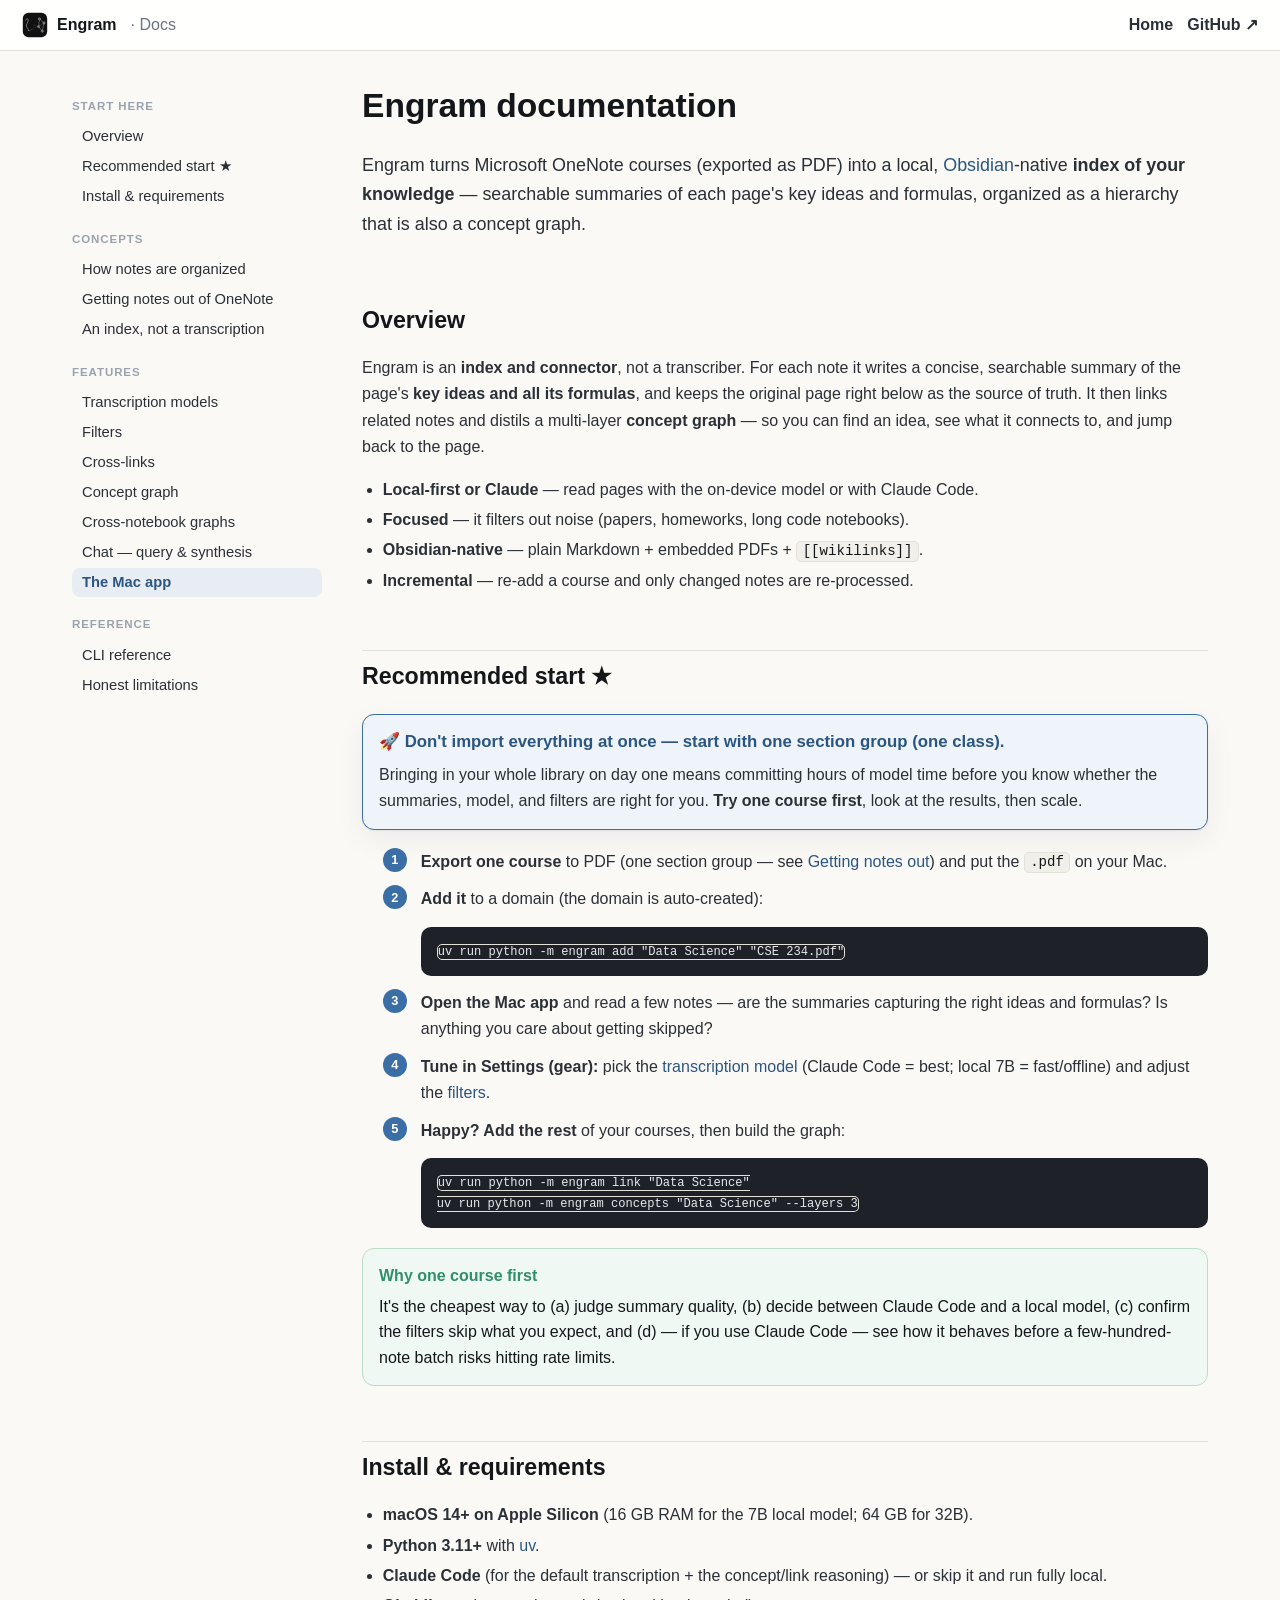
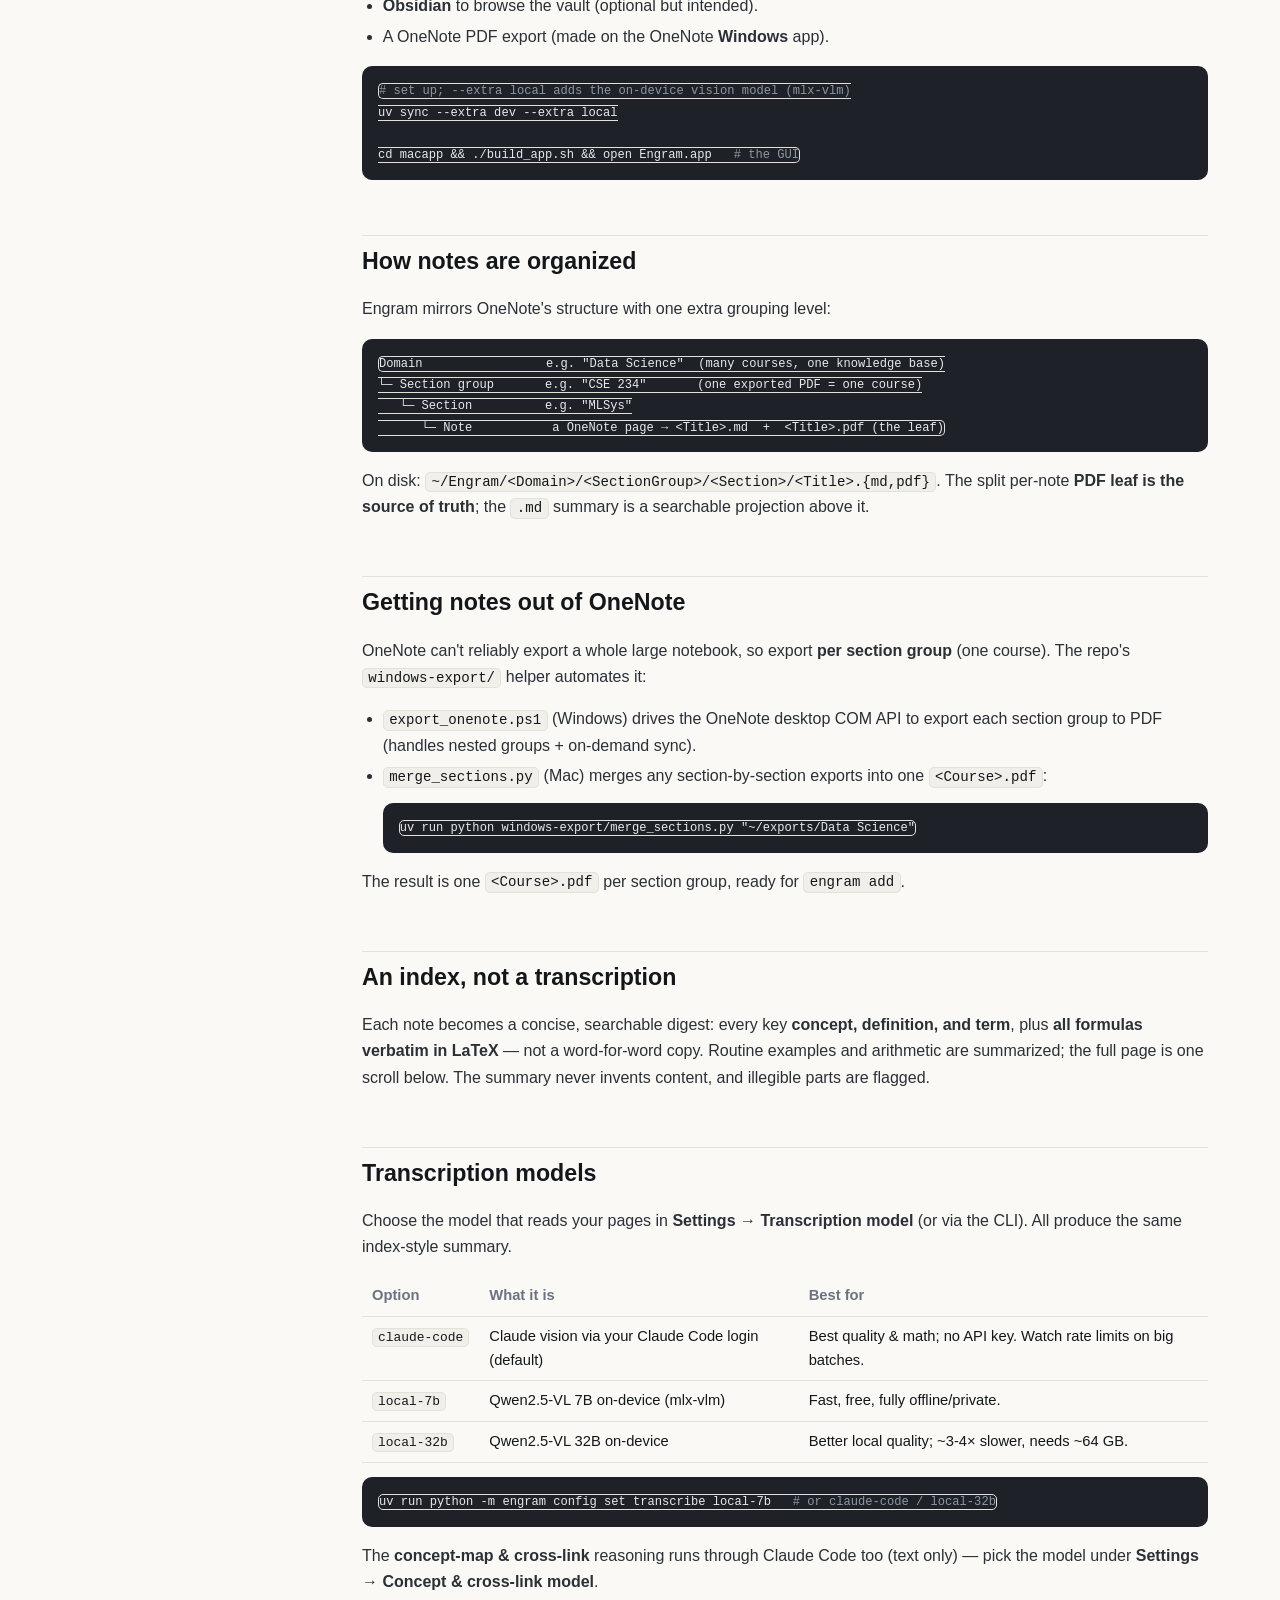
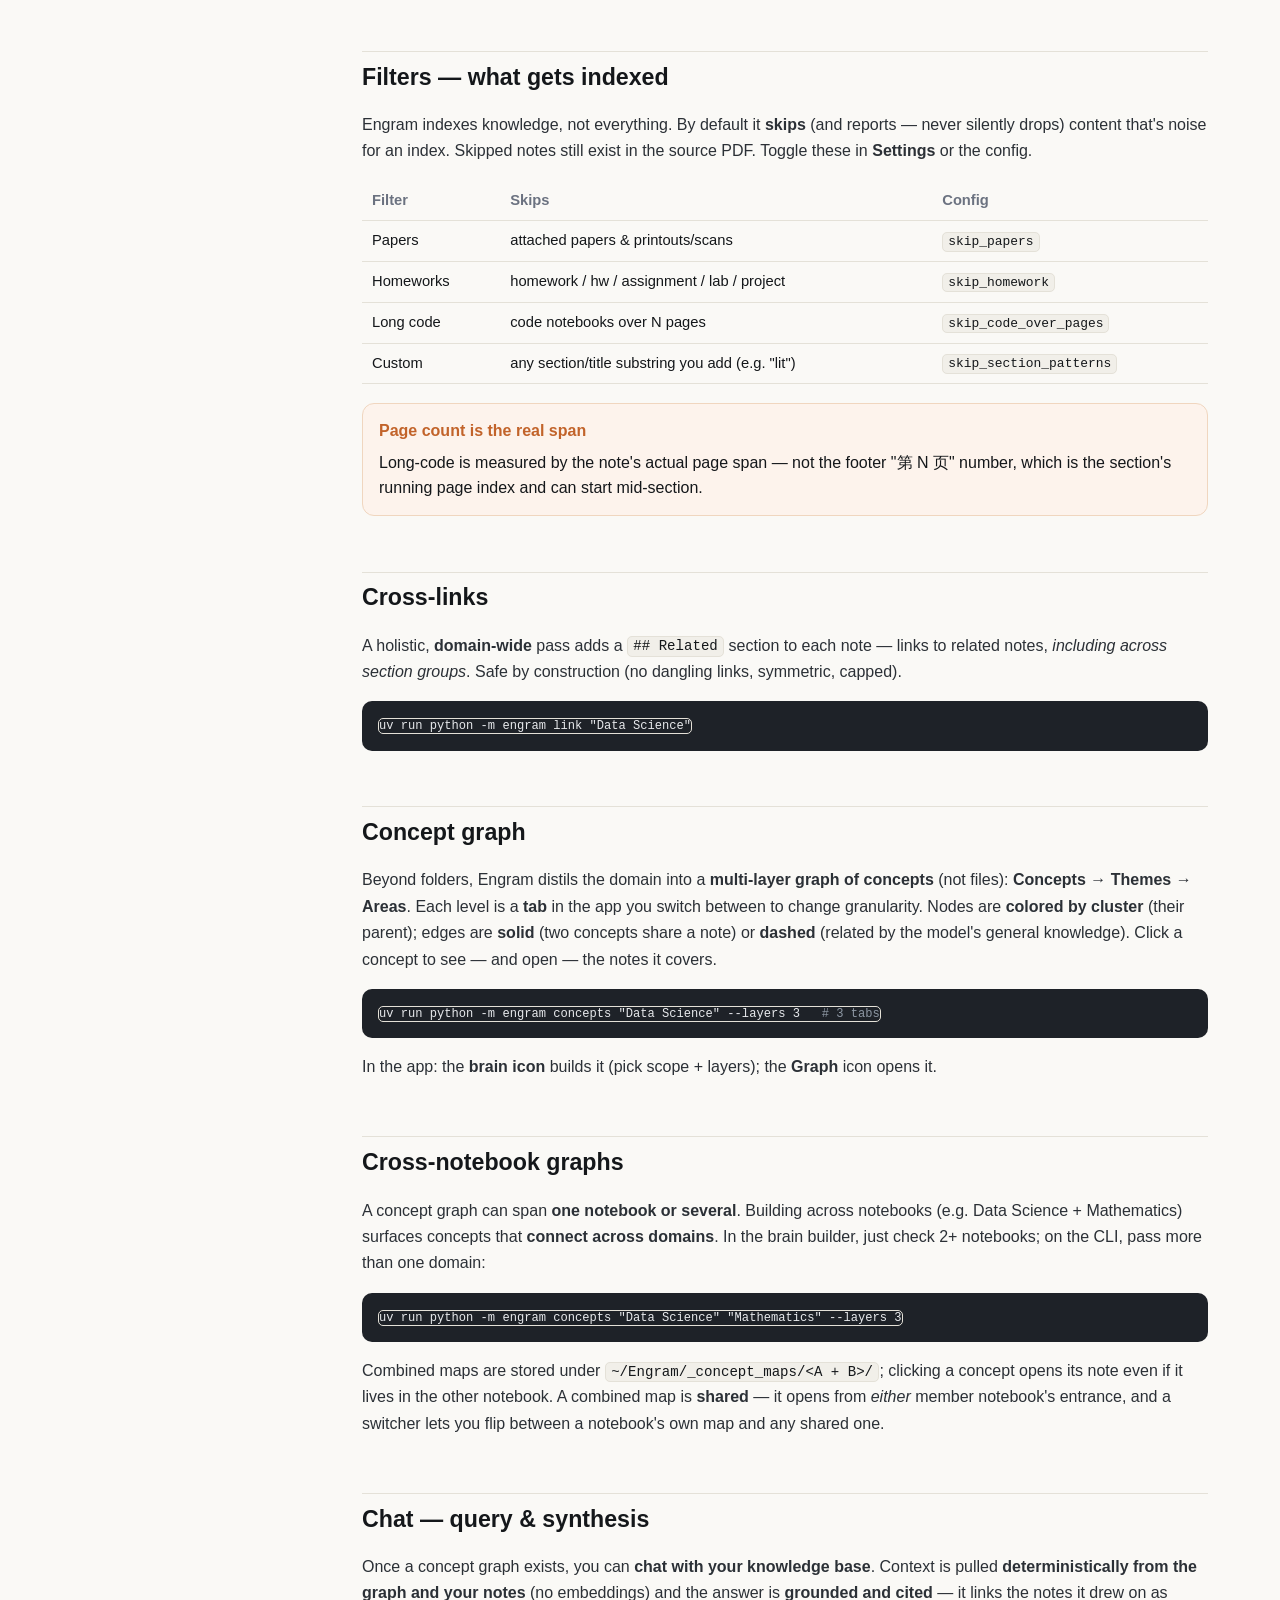
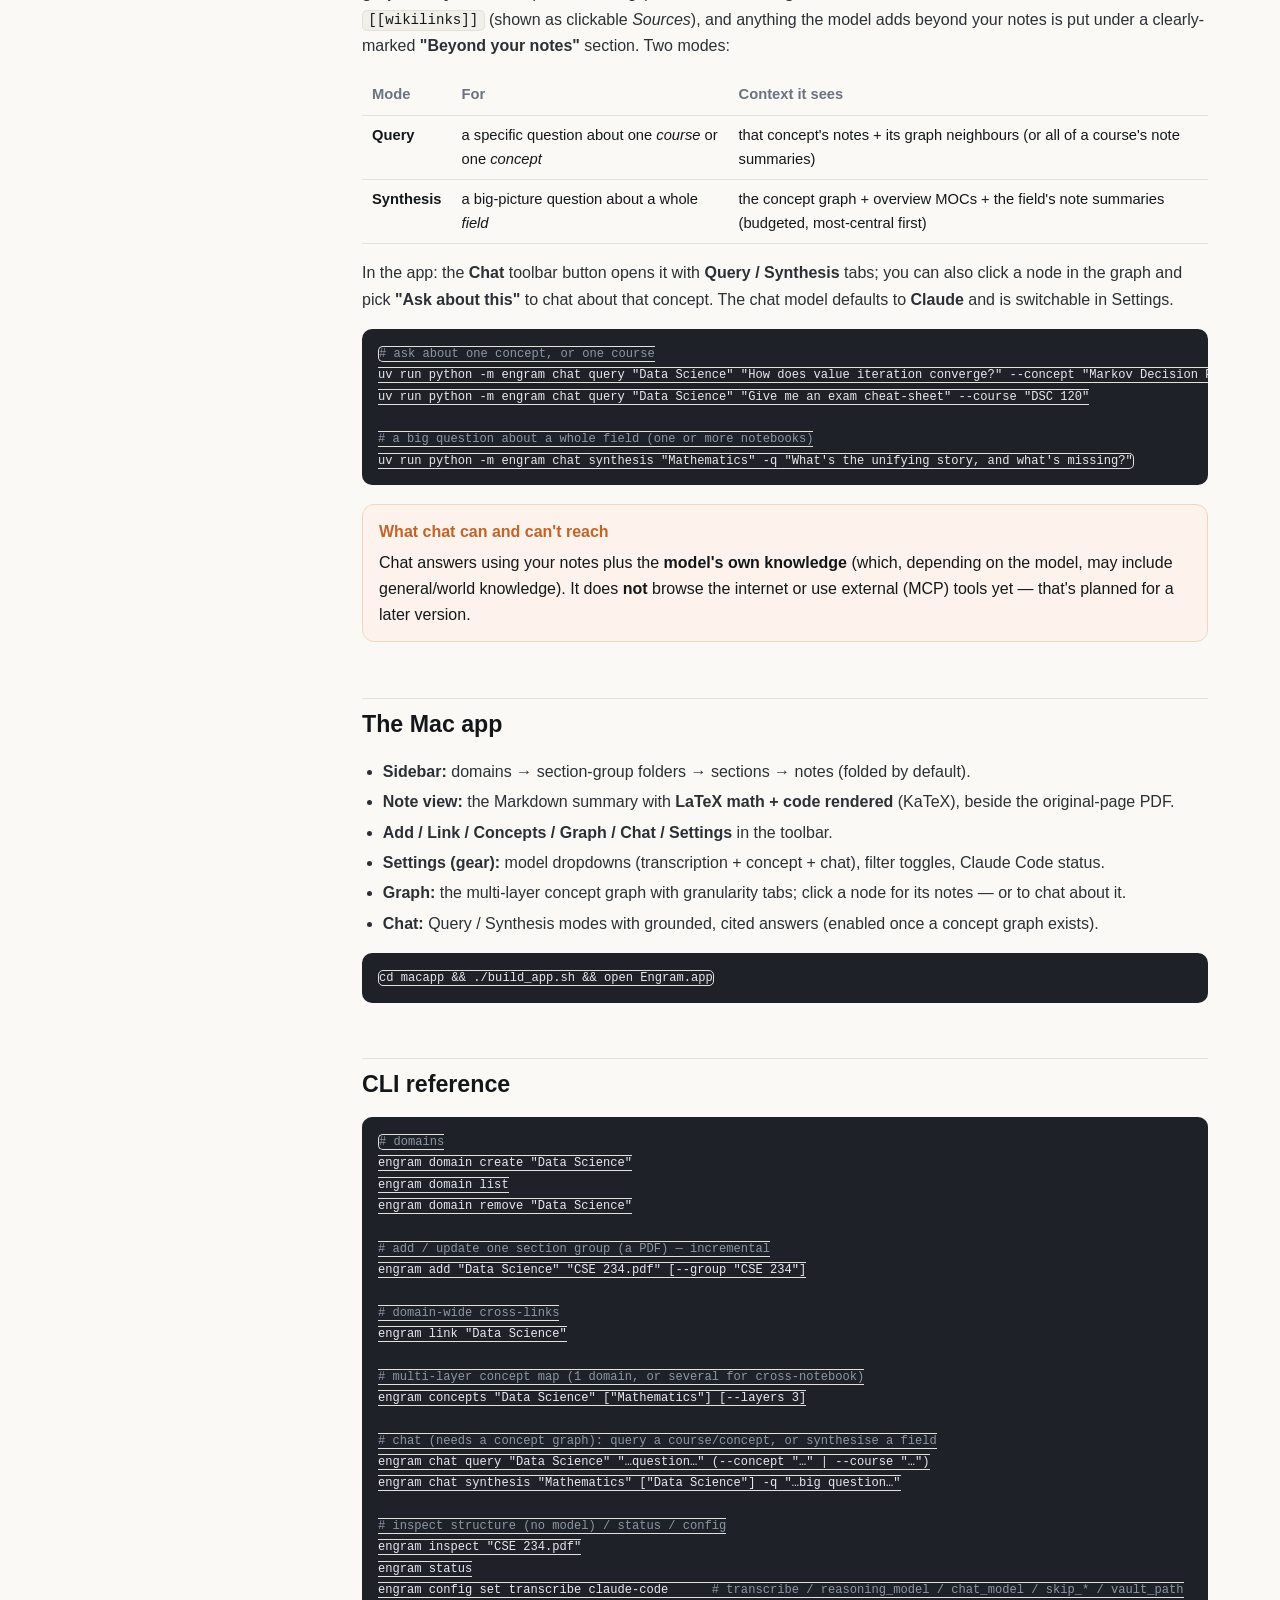
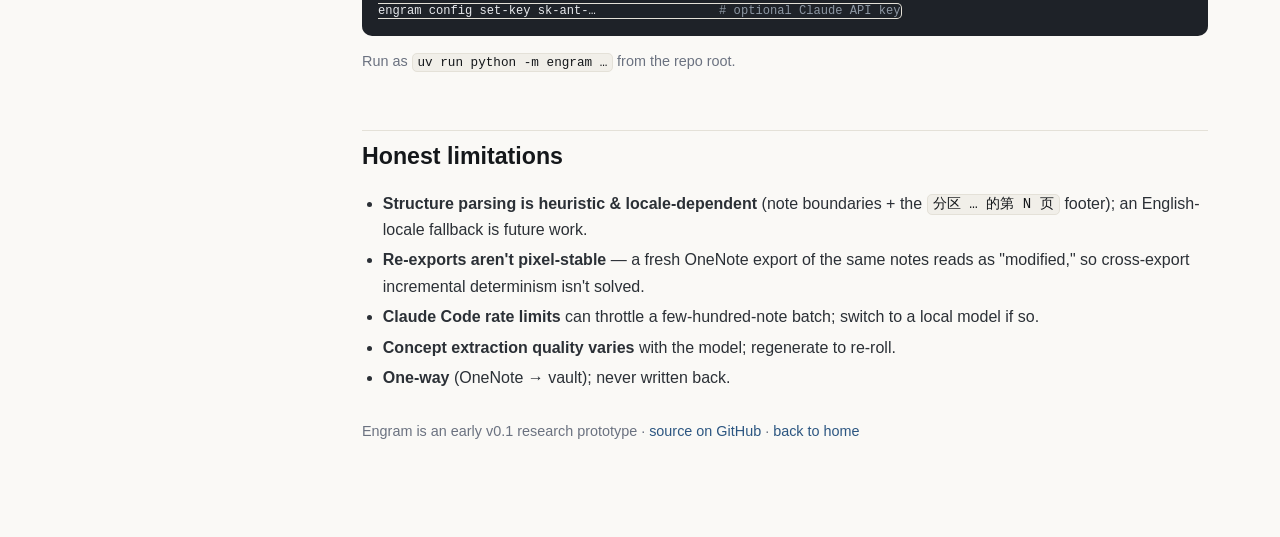
==== commit 663da8e0: "Document v0.2 chat (query + synthesis) Add a "Chat — query & synthesis" docs section (modes table, g" ====
--- a/docs/index.html
+++ b/docs/index.html
@@ -37,6 +37,7 @@
       <a href="#crosslinks">Cross-links</a>
       <a href="#graph">Concept graph</a>
       <a href="#crossnotebook">Cross-notebook graphs</a>
+      <a href="#chat">Chat — query &amp; synthesis</a>
       <a href="#app">The Mac app</a>
       <h4>Reference</h4>
       <a href="#cli">CLI reference</a>
@@ -212,16 +213,50 @@
         In the brain builder, just check 2+ notebooks; on the CLI, pass more than one domain:
       </p>
       <pre><code>uv run python -m engram concepts "Data Science" "Mathematics" --layers 3</code></pre>
-      <p>Combined maps are stored under <code>~/Engram/_concept_maps/&lt;A + B&gt;/</code>; clicking a concept opens its note even if it lives in the other notebook.</p>
+      <p>Combined maps are stored under <code>~/Engram/_concept_maps/&lt;A + B&gt;/</code>; clicking a concept opens its note even if it lives in the other notebook. A combined map is <strong>shared</strong> — it opens from <em>either</em> member notebook's entrance, and a switcher lets you flip between a notebook's own map and any shared one.</p>
+
+      <!-- CHAT -->
+      <h2 id="chat">Chat — query &amp; synthesis</h2>
+      <p>
+        Once a concept graph exists, you can <strong>chat with your knowledge base</strong>. Context is
+        pulled <strong>deterministically from the graph and your notes</strong> (no embeddings) and the
+        answer is <strong>grounded and cited</strong> — it links the notes it drew on as
+        <code>[[wikilinks]]</code> (shown as clickable <em>Sources</em>), and anything the model adds
+        beyond your notes is put under a clearly-marked <strong>"Beyond your notes"</strong> section.
+        Two modes:
+      </p>
+      <table class="docs-table">
+        <tr><th>Mode</th><th>For</th><th>Context it sees</th></tr>
+        <tr><td><strong>Query</strong></td><td>a specific question about one <em>course</em> or one <em>concept</em></td><td>that concept's notes + its graph neighbours (or all of a course's note summaries)</td></tr>
+        <tr><td><strong>Synthesis</strong></td><td>a big-picture question about a whole <em>field</em></td><td>the concept graph + overview MOCs + the field's note summaries (budgeted, most-central first)</td></tr>
+      </table>
+      <p>
+        In the app: the <strong>Chat</strong> toolbar button opens it with <strong>Query / Synthesis</strong>
+        tabs; you can also click a node in the graph and pick <strong>"Ask about this"</strong> to chat
+        about that concept. The chat model defaults to <strong>Claude</strong> and is switchable in Settings.
+      </p>
+      <pre><code><span class="cmt"># ask about one concept, or one course</span>
+uv run python -m engram chat query "Data Science" "How does value iteration converge?" --concept "Markov Decision Processes"
+uv run python -m engram chat query "Data Science" "Give me an exam cheat-sheet" --course "DSC 120"
+
+<span class="cmt"># a big question about a whole field (one or more notebooks)</span>
+uv run python -m engram chat synthesis "Mathematics" -q "What's the unifying story, and what's missing?"</code></pre>
+      <div class="callout callout--warn">
+        <div class="callout__title">What chat can and can't reach</div>
+        Chat answers using your notes plus the <strong>model's own knowledge</strong> (which, depending on
+        the model, may include general/world knowledge). It does <strong>not</strong> browse the internet or
+        use external (MCP) tools yet — that's planned for a later version.
+      </div>
 
       <!-- APP -->
       <h2 id="app">The Mac app</h2>
       <ul>
         <li><strong>Sidebar:</strong> domains → section-group folders → sections → notes (folded by default).</li>
         <li><strong>Note view:</strong> the Markdown summary with <strong>LaTeX math + code rendered</strong> (KaTeX), beside the original-page PDF.</li>
-        <li><strong>Add / Link / Concepts / Graph / Settings</strong> in the toolbar.</li>
-        <li><strong>Settings (gear):</strong> model dropdowns (transcription + concept), filter toggles, Claude Code status.</li>
-        <li><strong>Graph:</strong> the multi-layer concept graph with granularity tabs; click a node for its notes.</li>
+        <li><strong>Add / Link / Concepts / Graph / Chat / Settings</strong> in the toolbar.</li>
+        <li><strong>Settings (gear):</strong> model dropdowns (transcription + concept + chat), filter toggles, Claude Code status.</li>
+        <li><strong>Graph:</strong> the multi-layer concept graph with granularity tabs; click a node for its notes — or to chat about it.</li>
+        <li><strong>Chat:</strong> Query / Synthesis modes with grounded, cited answers (enabled once a concept graph exists).</li>
       </ul>
       <pre><code>cd macapp &amp;&amp; ./build_app.sh &amp;&amp; open Engram.app</code></pre>
 
@@ -241,10 +276,14 @@
 <span class="cmt"># multi-layer concept map (1 domain, or several for cross-notebook)</span>
 engram concepts "Data Science" ["Mathematics"] [--layers 3]
 
+<span class="cmt"># chat (needs a concept graph): query a course/concept, or synthesise a field</span>
+engram chat query "Data Science" "…question…" (--concept "…" | --course "…")
+engram chat synthesis "Mathematics" ["Data Science"] -q "…big question…"
+
 <span class="cmt"># inspect structure (no model) / status / config</span>
 engram inspect "CSE 234.pdf"
 engram status
-engram config set transcribe claude-code      <span class="cmt"># transcribe / reasoning_model / skip_* / vault_path</span>
+engram config set transcribe claude-code      <span class="cmt"># transcribe / reasoning_model / chat_model / skip_* / vault_path</span>
 engram config set-key sk-ant-…                 <span class="cmt"># optional Claude API key</span></code></pre>
       <p style="color:var(--muted); font-size:.9rem">
         Run as <code>uv run python -m engram …</code> from the repo root.
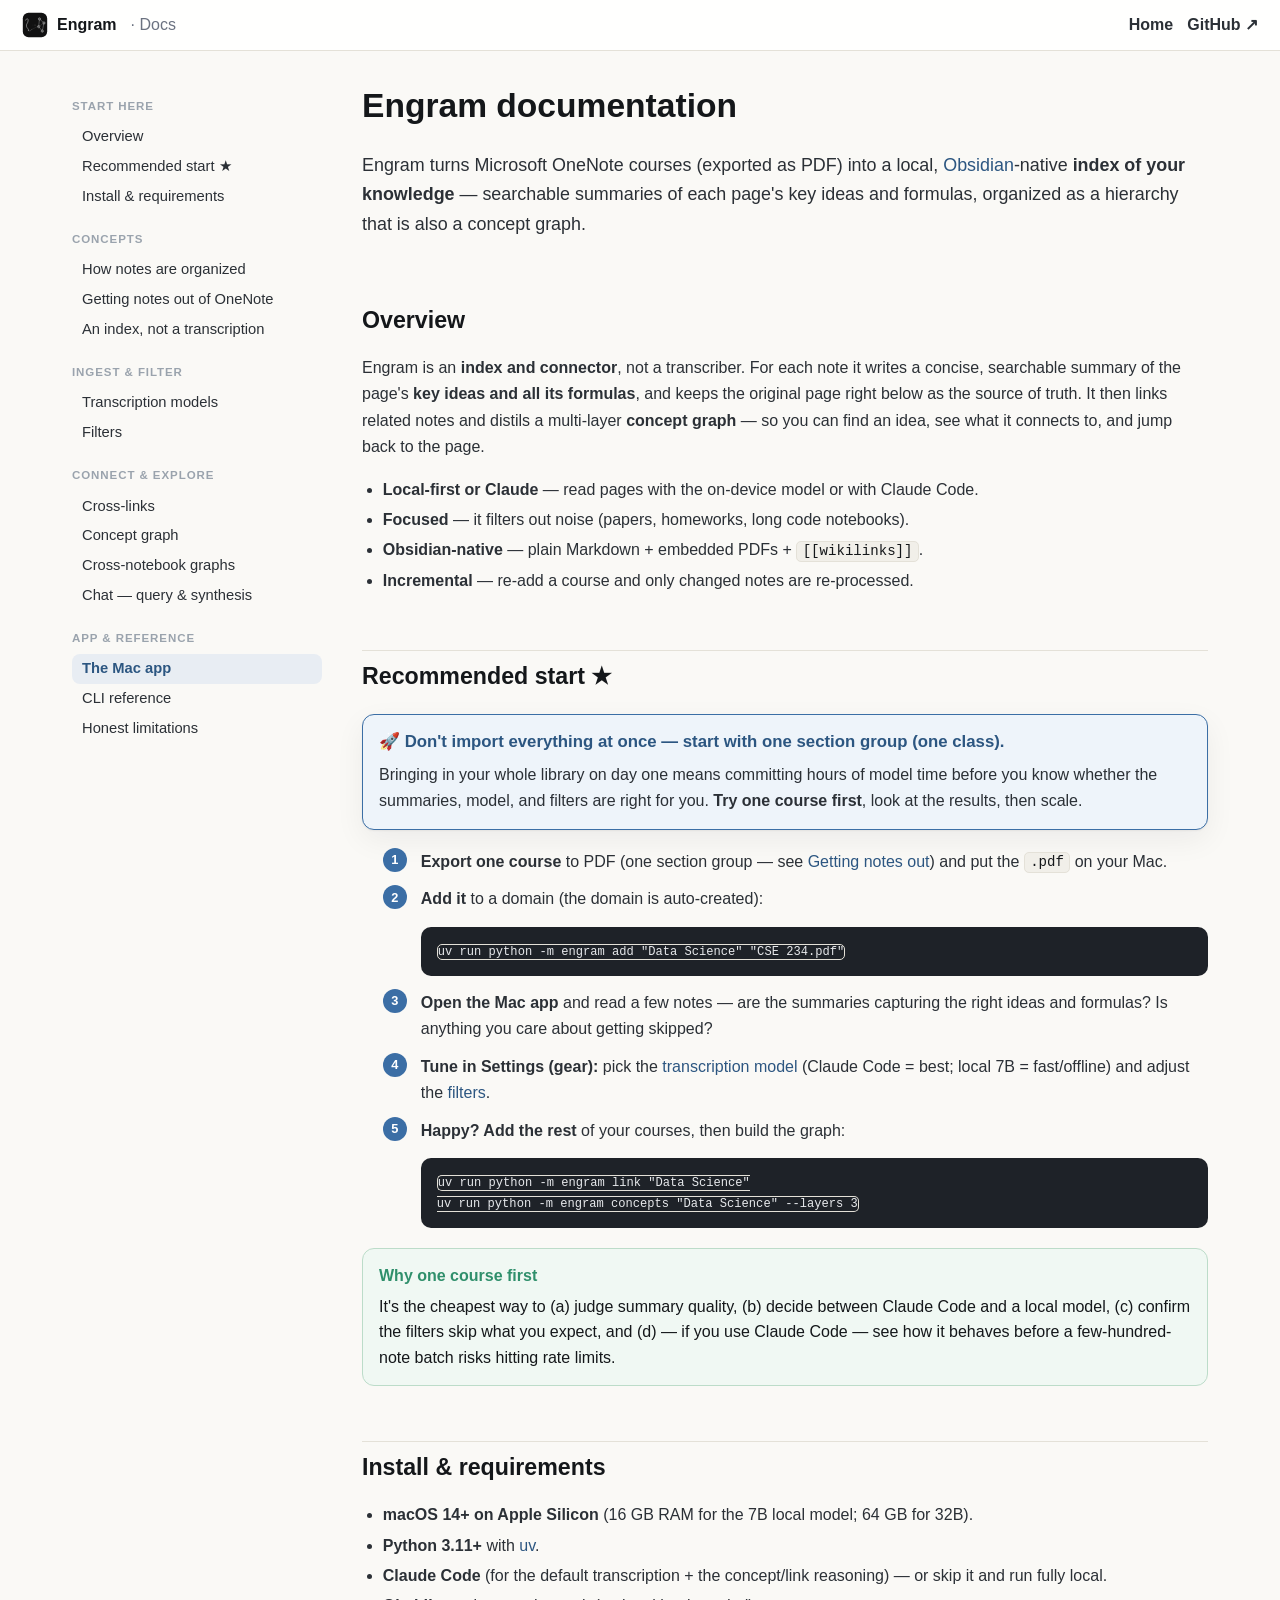
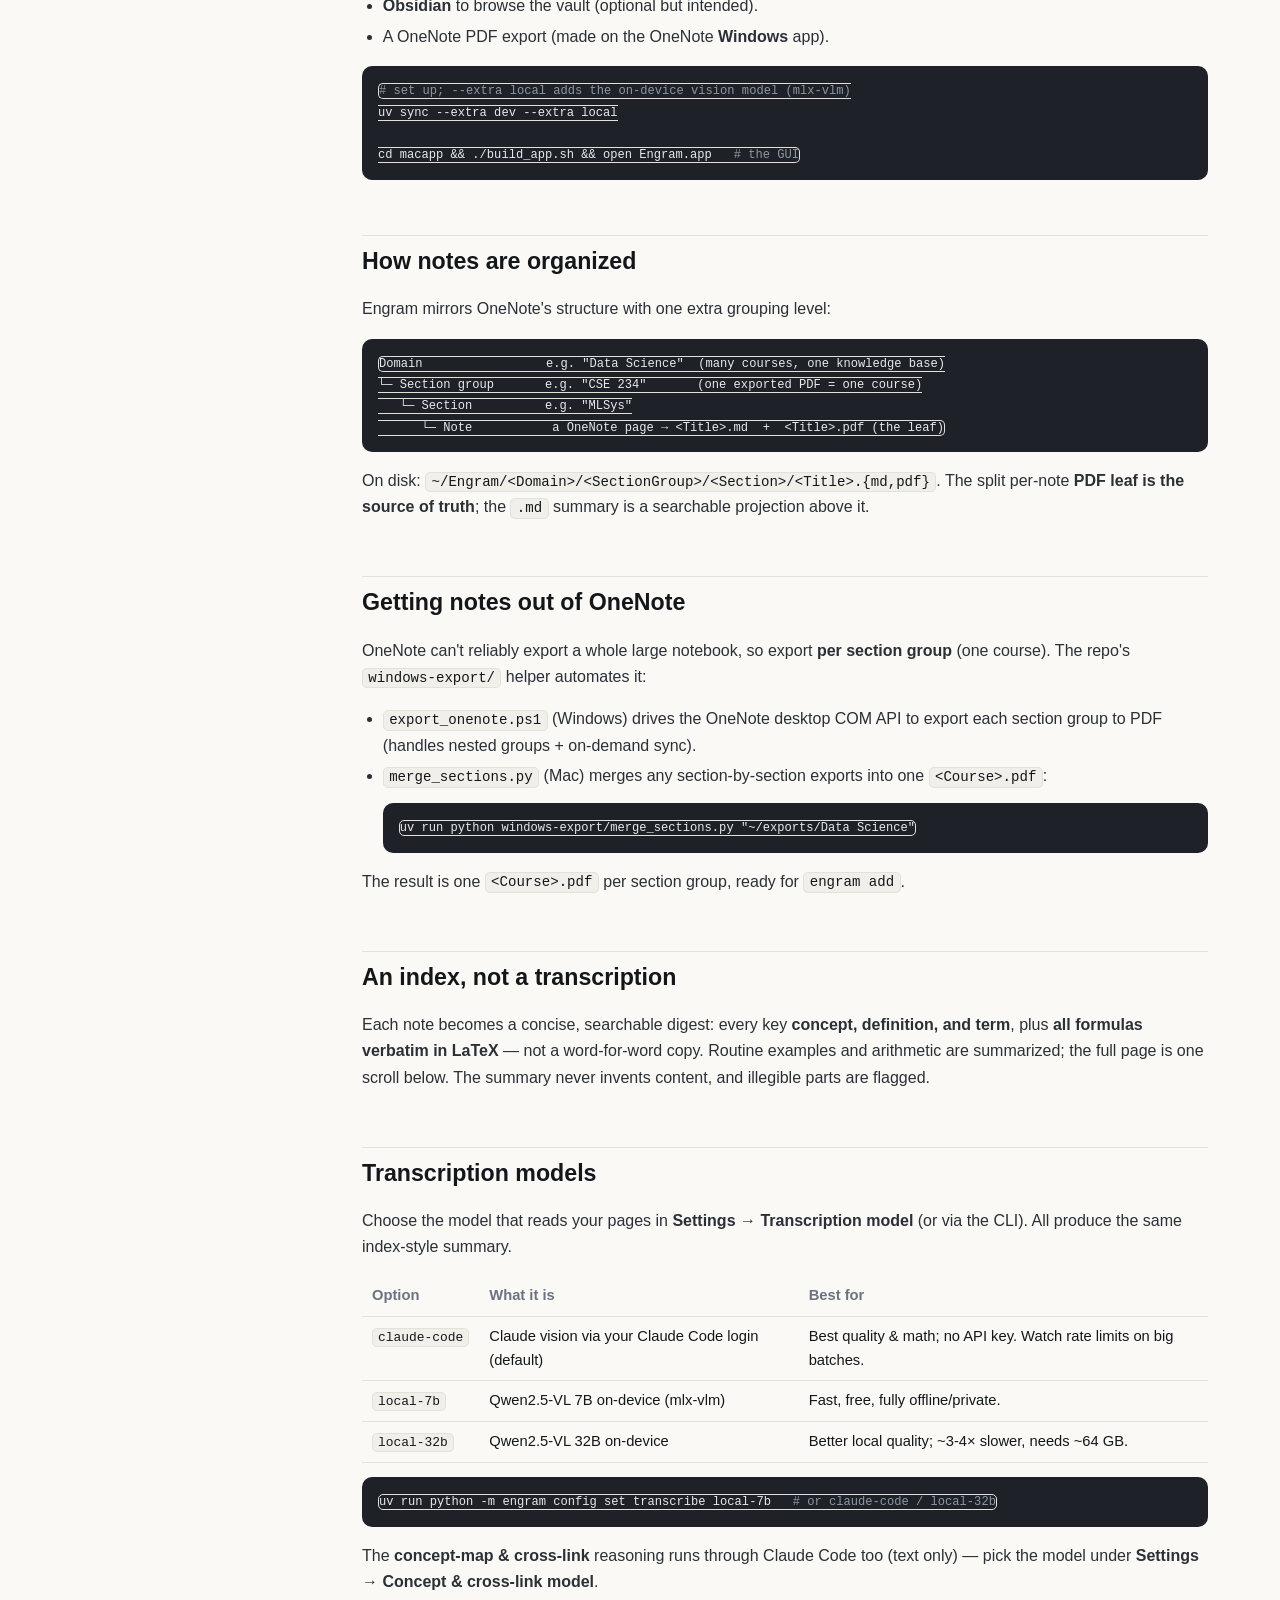
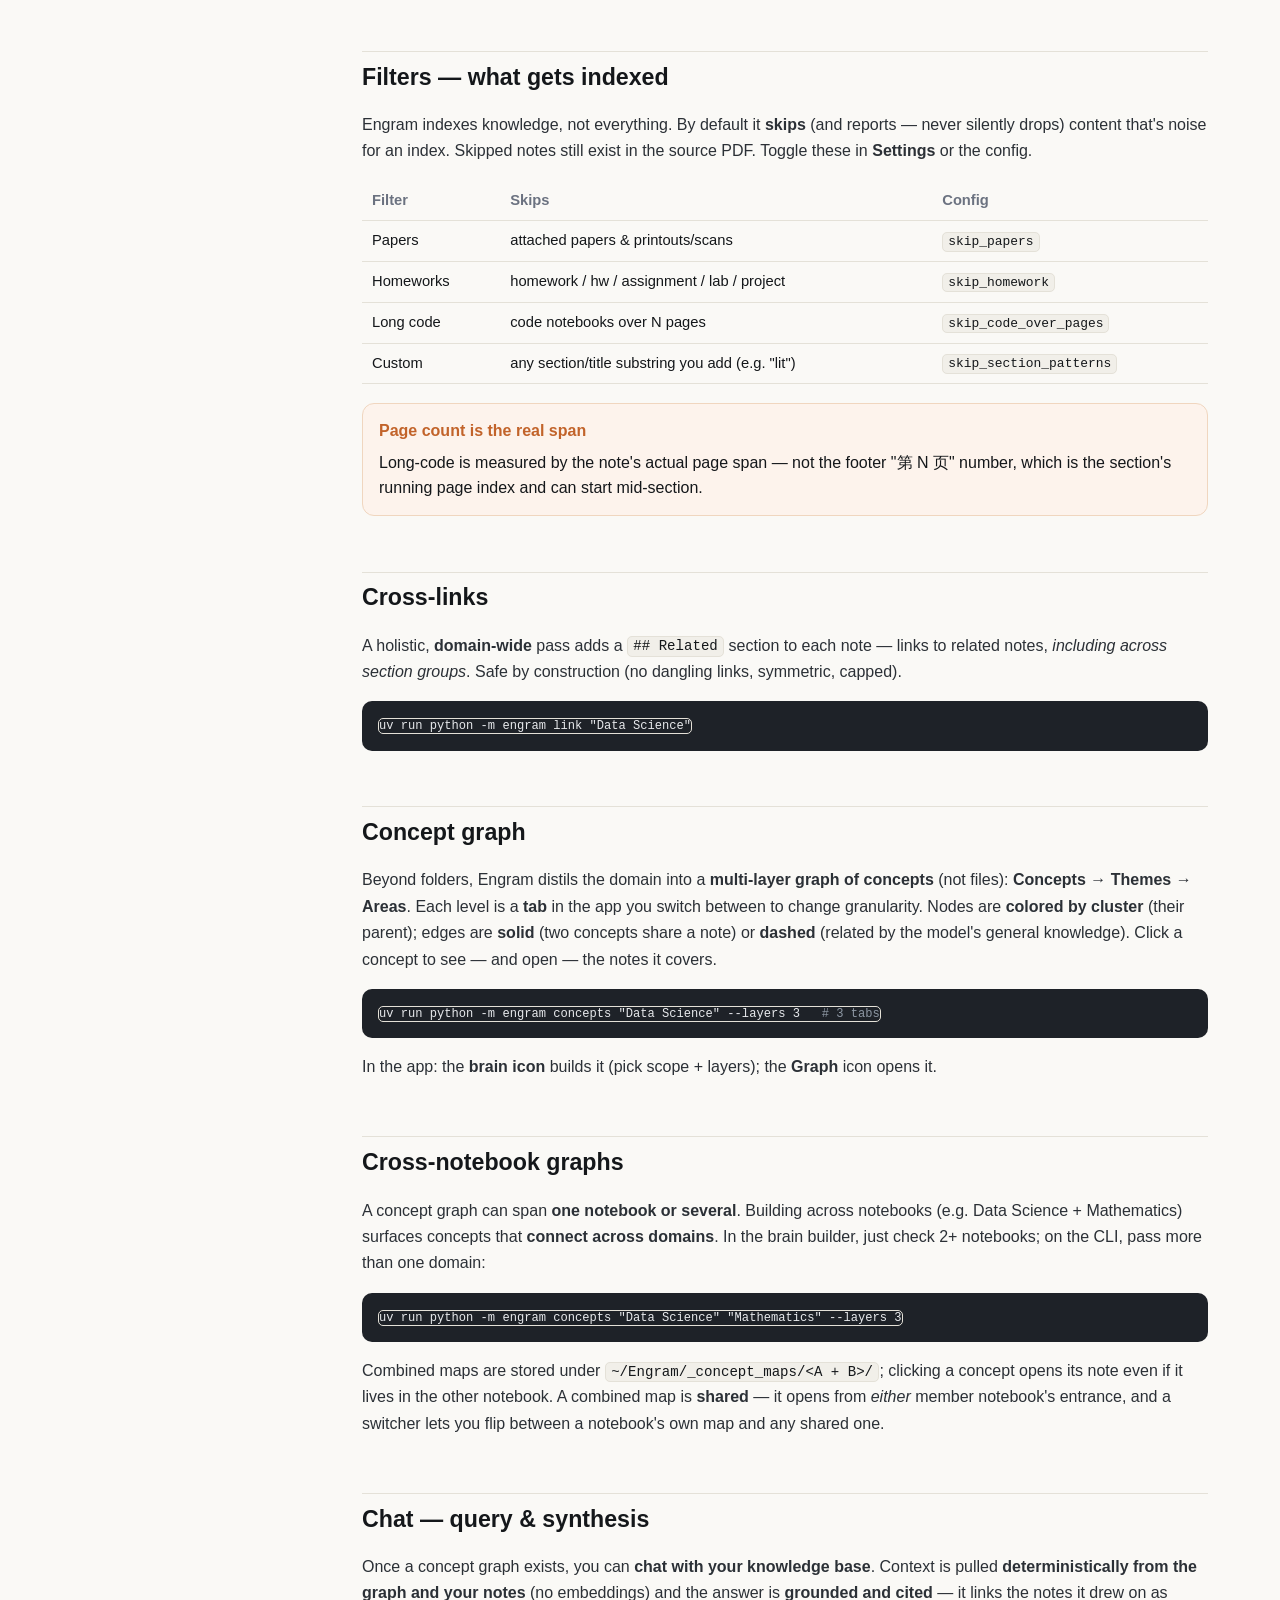
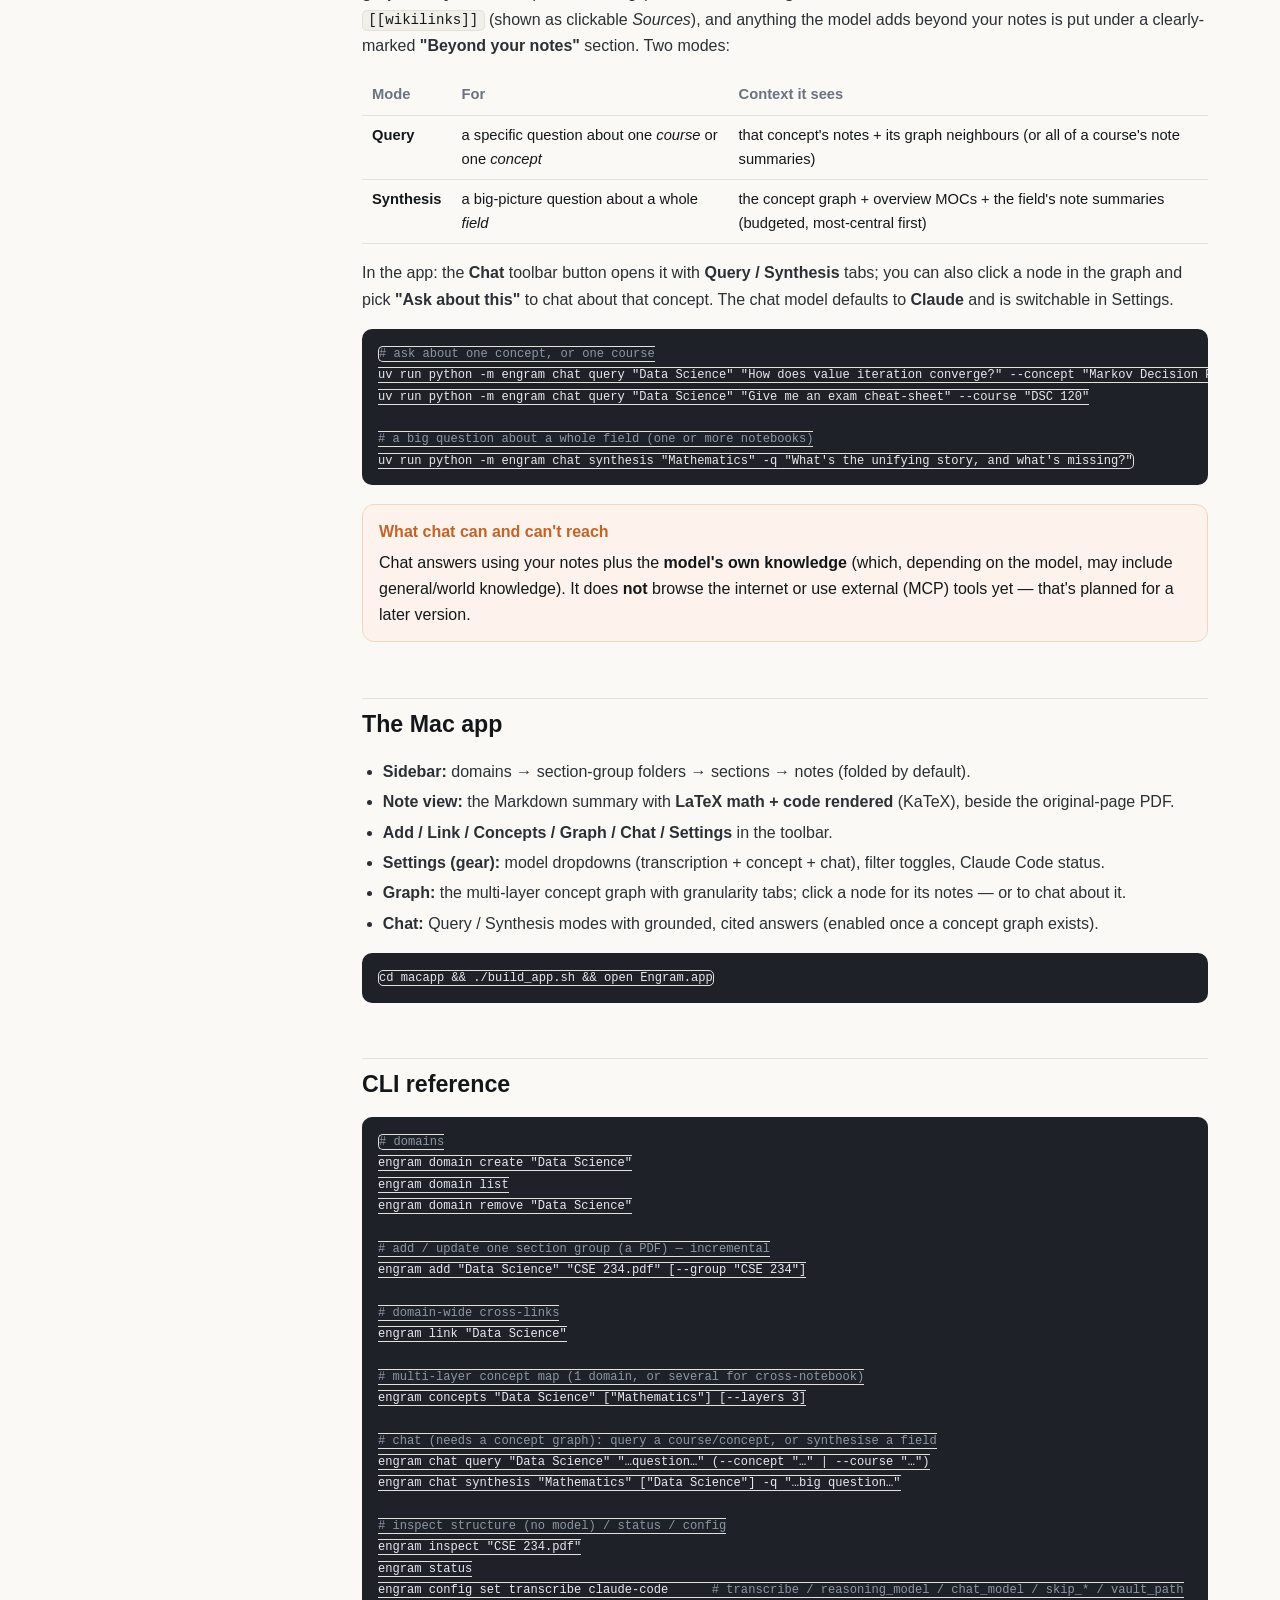
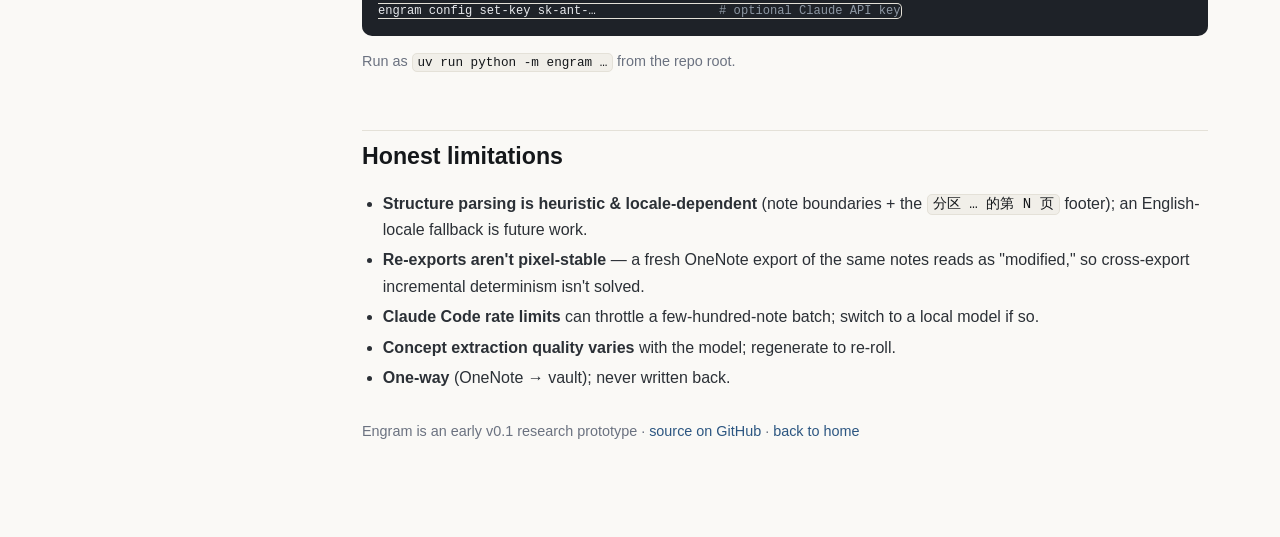
==== commit f087de31: "Bump site to v0.2: chat section + animation, docs regrouped - Landing: v0.2 banner, hero mentions ch" ====
--- a/docs/index.html
+++ b/docs/index.html
@@ -31,15 +31,16 @@
       <a href="#model">How notes are organized</a>
       <a href="#export">Getting notes out of OneNote</a>
       <a href="#index">An index, not a transcription</a>
-      <h4>Features</h4>
+      <h4>Ingest &amp; filter</h4>
       <a href="#models">Transcription models</a>
       <a href="#filters">Filters</a>
+      <h4>Connect &amp; explore</h4>
       <a href="#crosslinks">Cross-links</a>
       <a href="#graph">Concept graph</a>
       <a href="#crossnotebook">Cross-notebook graphs</a>
       <a href="#chat">Chat — query &amp; synthesis</a>
+      <h4>App &amp; reference</h4>
       <a href="#app">The Mac app</a>
-      <h4>Reference</h4>
       <a href="#cli">CLI reference</a>
       <a href="#limits">Honest limitations</a>
     </aside>
--- a/styles.css
+++ b/styles.css
@@ -459,3 +459,87 @@
   font-size: .8rem; color: #6f7984; border-top: 1px solid #262c33; padding-top: 1.2rem;
 }
 @media (max-width: 720px) { .footer__inner { grid-template-columns: 1fr; gap: 1.5rem; } }
+
+/* ===================== CHAT (v0.2) ===================== */
+.section--chat { background: linear-gradient(180deg, var(--paper-2), var(--paper)); }
+.tagpill {
+  display: inline-block; font-size: .72rem; font-weight: 700; letter-spacing: .04em;
+  color: #fff; background: var(--blue); padding: .2em .7em; border-radius: 999px; margin-bottom: .6rem;
+}
+.chatwrap {
+  display: grid; grid-template-columns: 1.15fr .85fr; gap: 28px; align-items: start;
+  max-width: 1040px; margin: 0 auto;
+}
+@media (max-width: 820px) { .chatwrap { grid-template-columns: 1fr; } }
+
+/* the mock chat window */
+.chatdemo {
+  margin: 0; border: 1px solid var(--line); border-radius: 16px; overflow: hidden;
+  background: #fff; box-shadow: 0 12px 34px rgba(20,23,26,.10);
+}
+.chatdemo__bar {
+  display: flex; align-items: center; gap: 8px; padding: 10px 12px;
+  background: var(--blue); color: #fff;
+}
+.chatdemo__mode {
+  font-size: .76rem; font-weight: 600; padding: .18em .6em; border-radius: 999px;
+  background: rgba(255,255,255,.16);
+}
+.chatdemo__mode--on { background: #fff; color: var(--blue-ink); }
+.chatdemo__scope { margin-left: auto; font-size: .72rem; opacity: .9; }
+.chatdemo__body { padding: 16px; display: flex; flex-direction: column; gap: 12px; min-height: 300px; }
+
+.cmsg { font-size: .9rem; line-height: 1.5; }
+.cmsg p { margin: 0 0 .5em; }
+.cmsg--user {
+  align-self: flex-end; max-width: 80%; background: var(--slate); color: var(--ink);
+  padding: 9px 13px; border-radius: 13px 13px 3px 13px;
+  opacity: 0; transform: translateY(10px);
+}
+.chatwrap.in .cmsg--user { animation: crise .5s ease .2s forwards; }
+.cmsg--ai { align-self: flex-start; max-width: 92%; }
+.cmsg__think { color: var(--muted); font-style: italic; opacity: 0; }
+.chatwrap.in .cmsg__think { animation: thinkcycle 1.5s ease .7s forwards; }
+.cmsg__ans {
+  background: var(--paper-2); border: 1px solid var(--line); border-radius: 3px 13px 13px 13px;
+  padding: 11px 14px; opacity: 0; transform: translateY(10px);
+}
+.chatwrap.in .cmsg__ans { animation: crise .6s ease 1.9s forwards; }
+.cmath {
+  font-family: var(--mono); font-size: .86rem; background: #fff; border: 1px solid var(--line);
+  border-radius: 6px; padding: 7px 10px; color: var(--blue-ink);
+}
+.cmsg__cites { display: flex; flex-wrap: wrap; align-items: center; gap: 6px; margin-top: .4em; }
+.cmsg__cl { font-size: .7rem; font-weight: 700; color: var(--muted); text-transform: uppercase; }
+.cchip {
+  font-size: .74rem; padding: .2em .6em; border-radius: 999px;
+  background: rgba(59,110,165,.12); color: var(--blue-ink); border: 1px solid rgba(59,110,165,.25);
+  opacity: 0; transform: scale(.9);
+}
+.chatwrap.in .cchip { animation: pop .4s ease forwards; }
+.chatwrap.in .cchip:nth-of-type(1) { animation-delay: 2.5s; }
+.chatwrap.in .cchip:nth-of-type(2) { animation-delay: 2.7s; }
+.cmsg__beyond {
+  margin-top: .6em; font-size: .8rem; color: var(--orange-ink); font-style: italic;
+  border-top: 1px dashed var(--line); padding-top: .5em; opacity: 0;
+}
+.chatwrap.in .cmsg__beyond { animation: cfade .6s ease 3s forwards; }
+
+/* feature list beside the demo */
+.chatfeat { list-style: none; padding: 0; margin: 0; display: flex; flex-direction: column; gap: 14px; }
+.chatfeat li { display: flex; flex-direction: column; gap: 2px; padding-left: 16px; position: relative; }
+.chatfeat li::before {
+  content: ""; position: absolute; left: 0; top: 7px; width: 7px; height: 7px;
+  border-radius: 50%; background: var(--blue);
+}
+.chatfeat b { font-size: .98rem; color: var(--ink); }
+.chatfeat span { font-size: .9rem; color: var(--ink-soft); line-height: 1.5; }
+
+@keyframes crise { to { opacity: 1; transform: none; } }
+@keyframes pop { to { opacity: 1; transform: none; } }
+@keyframes cfade { to { opacity: 1; } }
+@keyframes thinkcycle { 0% { opacity: 0; } 25% { opacity: 1; } 80% { opacity: 1; } 100% { opacity: 0; } }
+@media (prefers-reduced-motion: reduce) {
+  .cmsg--user, .cmsg__ans, .cchip, .cmsg__beyond { opacity: 1 !important; transform: none !important; }
+  .cmsg__think { display: none; }
+}
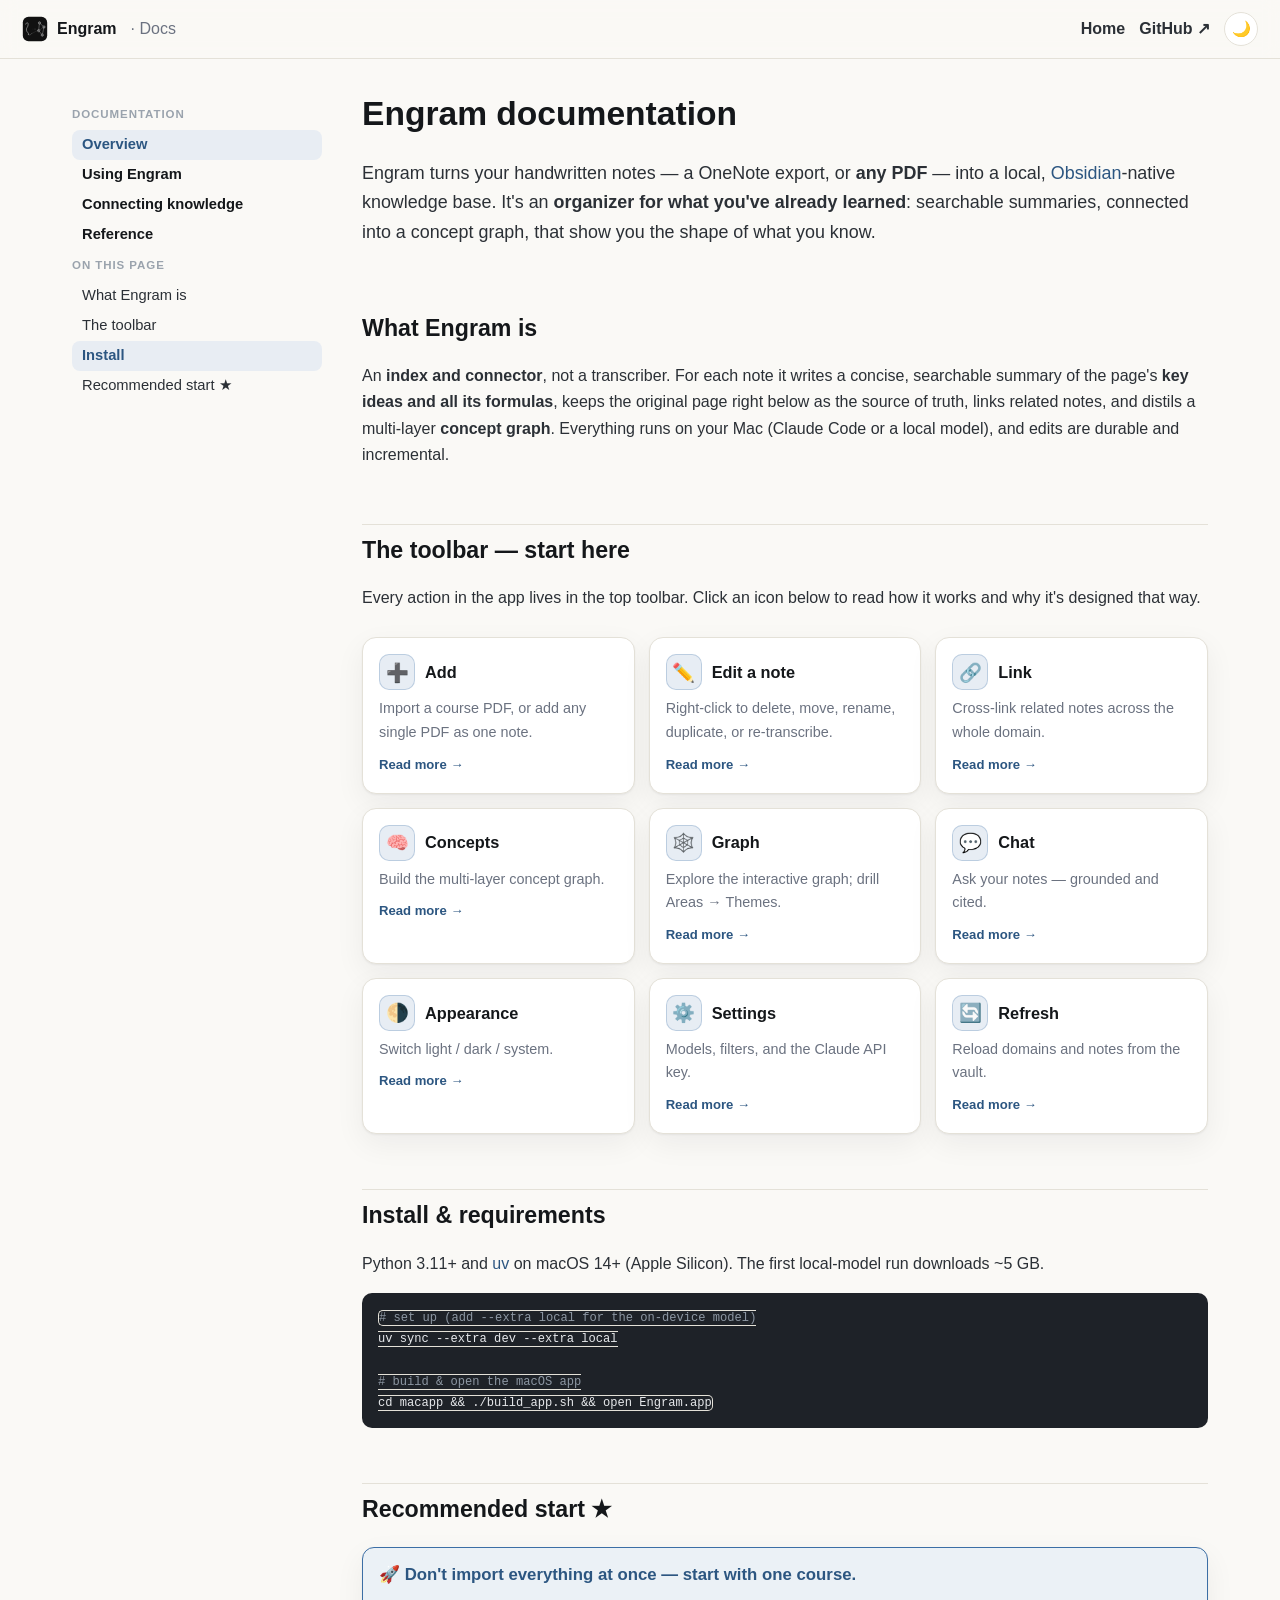
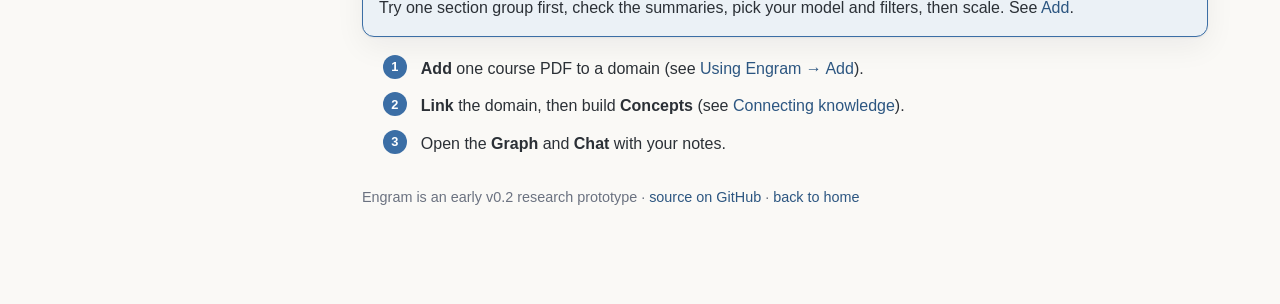
==== commit 4abcd916: "Overhaul site + docs: dark mode, organizer messaging, multi-page docs - Full dark mode (auto + nav s" ====
--- a/docs/index.html
+++ b/docs/index.html
@@ -4,7 +4,16 @@
   <meta charset="utf-8" />
   <meta name="viewport" content="width=device-width, initial-scale=1" />
   <title>Engram — Documentation</title>
-  <meta name="description" content="Engram documentation: how to turn OneNote courses into a searchable, Obsidian-native index — features, models, filters, the concept graph, the Mac app, and the CLI. Start with one section group." />
+  <meta name="description" content="Engram documentation hub: an overview of every toolbar action, each linking to its own page — ingesting notes, connecting them into a graph, chatting, and the full reference." />
+  <meta name="color-scheme" content="light dark" />
+  <script>
+    (function () {
+      try {
+        var t = localStorage.getItem('engram-theme');
+        if (t === 'dark' || t === 'light') document.documentElement.setAttribute('data-theme', t);
+      } catch (e) {}
+    })();
+  </script>
   <link rel="icon" href="../assets/engram_logo.svg" type="image/svg+xml" />
   <link rel="stylesheet" href="../styles.css" />
   <link rel="stylesheet" href="docs.css" />
@@ -18,309 +27,153 @@
     <span class="docs-top__spacer"></span>
     <a class="docs-top__link" href="../index.html">Home</a>
     <a class="docs-top__link" href="https://github.com/KevinBian107/engram" target="_blank" rel="noopener">GitHub ↗</a>
+    <button class="nav__theme" id="theme-toggle" type="button"
+            aria-label="Toggle light / dark theme" title="Toggle light / dark theme">
+      <span class="nav__theme-icon" aria-hidden="true">🌙</span>
+    </button>
   </header>
 
   <div class="docs-wrap">
-    <!-- ===================== SIDEBAR ===================== -->
     <aside class="docs-side">
-      <h4>Start here</h4>
-      <a href="#overview">Overview</a>
-      <a href="#recommended">Recommended start ★</a>
-      <a href="#install">Install &amp; requirements</a>
-      <h4>Concepts</h4>
-      <a href="#model">How notes are organized</a>
-      <a href="#export">Getting notes out of OneNote</a>
-      <a href="#index">An index, not a transcription</a>
-      <h4>Ingest &amp; filter</h4>
-      <a href="#models">Transcription models</a>
-      <a href="#filters">Filters</a>
-      <h4>Connect &amp; explore</h4>
-      <a href="#crosslinks">Cross-links</a>
-      <a href="#graph">Concept graph</a>
-      <a href="#crossnotebook">Cross-notebook graphs</a>
-      <a href="#chat">Chat — query &amp; synthesis</a>
-      <h4>App &amp; reference</h4>
-      <a href="#app">The Mac app</a>
-      <a href="#cli">CLI reference</a>
-      <a href="#limits">Honest limitations</a>
+      <h4>Documentation</h4>
+      <a class="pagelink active" href="index.html">Overview</a>
+      <a class="pagelink" href="using.html">Using Engram</a>
+      <a class="pagelink" href="connect.html">Connecting knowledge</a>
+      <a class="pagelink" href="reference.html">Reference</a>
+      <h4 class="onthispage">On this page</h4>
+      <a href="#overview">What Engram is</a>
+      <a href="#toolbar">The toolbar</a>
+      <a href="#install">Install</a>
+      <a href="#start">Recommended start ★</a>
     </aside>
 
-    <!-- ===================== CONTENT ===================== -->
     <main class="docs-main">
       <h1>Engram documentation</h1>
       <p class="docs-lede">
-        Engram turns Microsoft OneNote courses (exported as PDF) into a local,
-        <a href="https://obsidian.md" target="_blank" rel="noopener">Obsidian</a>-native
-        <strong>index of your knowledge</strong> — searchable summaries of each page's key
-        ideas and formulas, organized as a hierarchy that is also a concept graph.
+        Engram turns your handwritten notes — a OneNote export, or <strong>any PDF</strong> — into a
+        local, <a href="https://obsidian.md" target="_blank" rel="noopener">Obsidian</a>-native
+        knowledge base. It's an <strong>organizer for what you've already learned</strong>: searchable
+        summaries, connected into a concept graph, that show you the shape of what you know.
       </p>
 
-      <!-- OVERVIEW -->
-      <h2 id="overview">Overview</h2>
+      <h2 id="overview">What Engram is</h2>
       <p>
-        Engram is an <strong>index and connector</strong>, not a transcriber. For each note it
-        writes a concise, searchable summary of the page's <strong>key ideas and all its
-        formulas</strong>, and keeps the original page right below as the source of truth. It then
-        links related notes and distils a multi-layer <strong>concept graph</strong> — so you can
-        find an idea, see what it connects to, and jump back to the page.
+        An <strong>index and connector</strong>, not a transcriber. For each note it writes a concise,
+        searchable summary of the page's <strong>key ideas and all its formulas</strong>, keeps the
+        original page right below as the source of truth, links related notes, and distils a
+        multi-layer <strong>concept graph</strong>. Everything runs on your Mac (Claude Code or a local
+        model), and edits are durable and incremental.
       </p>
-      <ul>
-        <li><strong>Local-first or Claude</strong> — read pages with the on-device model or with Claude Code.</li>
-        <li><strong>Focused</strong> — it filters out noise (papers, homeworks, long code notebooks).</li>
-        <li><strong>Obsidian-native</strong> — plain Markdown + embedded PDFs + <code>[[wikilinks]]</code>.</li>
-        <li><strong>Incremental</strong> — re-add a course and only changed notes are re-processed.</li>
-      </ul>
 
-      <!-- RECOMMENDED START -->
-      <h2 id="recommended">Recommended start ★</h2>
+      <h2 id="toolbar">The toolbar — start here</h2>
+      <p>Every action in the app lives in the top toolbar. Click an icon below to read how it works and
+        why it's designed that way.</p>
+      <div class="icongrid">
+        <a class="iconcard" href="using.html#add">
+          <div class="iconcard__top"><span class="iconcard__glyph">➕</span><span class="iconcard__name">Add</span></div>
+          <p>Import a course PDF, or add any single PDF as one note.</p>
+          <span class="iconcard__more">Read more →</span>
+        </a>
+        <a class="iconcard" href="using.html#edit">
+          <div class="iconcard__top"><span class="iconcard__glyph">✏️</span><span class="iconcard__name">Edit a note</span></div>
+          <p>Right-click to delete, move, rename, duplicate, or re-transcribe.</p>
+          <span class="iconcard__more">Read more →</span>
+        </a>
+        <a class="iconcard" href="connect.html#link">
+          <div class="iconcard__top"><span class="iconcard__glyph">🔗</span><span class="iconcard__name">Link</span></div>
+          <p>Cross-link related notes across the whole domain.</p>
+          <span class="iconcard__more">Read more →</span>
+        </a>
+        <a class="iconcard" href="connect.html#concepts">
+          <div class="iconcard__top"><span class="iconcard__glyph">🧠</span><span class="iconcard__name">Concepts</span></div>
+          <p>Build the multi-layer concept graph.</p>
+          <span class="iconcard__more">Read more →</span>
+        </a>
+        <a class="iconcard" href="connect.html#graph">
+          <div class="iconcard__top"><span class="iconcard__glyph">🕸️</span><span class="iconcard__name">Graph</span></div>
+          <p>Explore the interactive graph; drill Areas → Themes.</p>
+          <span class="iconcard__more">Read more →</span>
+        </a>
+        <a class="iconcard" href="connect.html#chat">
+          <div class="iconcard__top"><span class="iconcard__glyph">💬</span><span class="iconcard__name">Chat</span></div>
+          <p>Ask your notes — grounded and cited.</p>
+          <span class="iconcard__more">Read more →</span>
+        </a>
+        <a class="iconcard" href="reference.html#appearance">
+          <div class="iconcard__top"><span class="iconcard__glyph">🌗</span><span class="iconcard__name">Appearance</span></div>
+          <p>Switch light / dark / system.</p>
+          <span class="iconcard__more">Read more →</span>
+        </a>
+        <a class="iconcard" href="reference.html#settings">
+          <div class="iconcard__top"><span class="iconcard__glyph">⚙️</span><span class="iconcard__name">Settings</span></div>
+          <p>Models, filters, and the Claude API key.</p>
+          <span class="iconcard__more">Read more →</span>
+        </a>
+        <a class="iconcard" href="reference.html#refresh">
+          <div class="iconcard__top"><span class="iconcard__glyph">🔄</span><span class="iconcard__name">Refresh</span></div>
+          <p>Reload domains and notes from the vault.</p>
+          <span class="iconcard__more">Read more →</span>
+        </a>
+      </div>
+
+      <h2 id="install">Install &amp; requirements</h2>
+      <p>Python 3.11+ and <a href="https://docs.astral.sh/uv/" target="_blank" rel="noopener">uv</a> on
+        macOS 14+ (Apple Silicon). The first local-model run downloads ~5&nbsp;GB.</p>
+      <pre><code><span class="cmt"># set up (add --extra local for the on-device model)</span>
+uv sync --extra dev --extra local
+
+<span class="cmt"># build &amp; open the macOS app</span>
+cd macapp &amp;&amp; ./build_app.sh &amp;&amp; open Engram.app</code></pre>
+
+      <h2 id="start">Recommended start ★</h2>
       <div class="callout callout--start">
-        <div class="callout__title">🚀 Don't import everything at once — start with one section group (one class).</div>
-        <p style="margin:.3em 0 0">
-          Bringing in your whole library on day one means committing hours of model time before you
-          know whether the summaries, model, and filters are right for you. <strong>Try one course
-          first</strong>, look at the results, then scale.
-        </p>
+        <div class="callout__title">🚀 Don't import everything at once — start with one course.</div>
+        <p style="margin:.3em 0 0">Try one section group first, check the summaries, pick your model and
+          filters, then scale. See <a href="using.html#add">Add</a>.</p>
       </div>
       <ol class="steps">
-        <li><strong>Export one course</strong> to PDF (one section group — see
-          <a href="#export">Getting notes out</a>) and put the <code>.pdf</code> on your Mac.</li>
-        <li><strong>Add it</strong> to a domain (the domain is auto-created):
-          <pre><code>uv run python -m engram add "Data Science" "CSE 234.pdf"</code></pre></li>
-        <li><strong>Open the Mac app</strong> and read a few notes — are the summaries capturing the
-          right ideas and formulas? Is anything you care about getting skipped?</li>
-        <li><strong>Tune in Settings (gear):</strong> pick the <a href="#models">transcription
-          model</a> (Claude Code = best; local 7B = fast/offline) and adjust the
-          <a href="#filters">filters</a>.</li>
-        <li><strong>Happy? Add the rest</strong> of your courses, then build the graph:
-          <pre><code>uv run python -m engram link "Data Science"
-uv run python -m engram concepts "Data Science" --layers 3</code></pre></li>
+        <li><strong>Add</strong> one course PDF to a domain (see <a href="using.html#add">Using Engram → Add</a>).</li>
+        <li><strong>Link</strong> the domain, then build <strong>Concepts</strong> (see <a href="connect.html">Connecting knowledge</a>).</li>
+        <li>Open the <strong>Graph</strong> and <strong>Chat</strong> with your notes.</li>
       </ol>
-      <div class="callout callout--tip">
-        <div class="callout__title">Why one course first</div>
-        It's the cheapest way to (a) judge summary quality, (b) decide between Claude Code and a
-        local model, (c) confirm the filters skip what you expect, and (d) — if you use Claude Code —
-        see how it behaves before a few-hundred-note batch risks hitting rate limits.
-      </div>
 
-      <!-- INSTALL -->
-      <h2 id="install">Install &amp; requirements</h2>
-      <ul>
-        <li><strong>macOS 14+ on Apple Silicon</strong> (16 GB RAM for the 7B local model; 64 GB for 32B).</li>
-        <li><strong>Python 3.11+</strong> with <a href="https://docs.astral.sh/uv/" target="_blank" rel="noopener">uv</a>.</li>
-        <li><strong>Claude Code</strong> (for the default transcription + the concept/link reasoning) — or skip it and run fully local.</li>
-        <li><strong>Obsidian</strong> to browse the vault (optional but intended).</li>
-        <li>A OneNote PDF export (made on the OneNote <strong>Windows</strong> app).</li>
-      </ul>
-      <pre><code><span class="cmt"># set up; --extra local adds the on-device vision model (mlx-vlm)</span>
-uv sync --extra dev --extra local
-
-cd macapp &amp;&amp; ./build_app.sh &amp;&amp; open Engram.app   <span class="cmt"># the GUI</span></code></pre>
-
-      <!-- MODEL -->
-      <h2 id="model">How notes are organized</h2>
-      <p>Engram mirrors OneNote's structure with one extra grouping level:</p>
-      <pre><code>Domain                 e.g. "Data Science"  (many courses, one knowledge base)
-└─ Section group       e.g. "CSE 234"       (one exported PDF = one course)
-   └─ Section          e.g. "MLSys"
-      └─ Note           a OneNote page → &lt;Title&gt;.md  +  &lt;Title&gt;.pdf (the leaf)</code></pre>
-      <p>
-        On disk: <code>~/Engram/&lt;Domain&gt;/&lt;SectionGroup&gt;/&lt;Section&gt;/&lt;Title&gt;.{md,pdf}</code>.
-        The split per-note <strong>PDF leaf is the source of truth</strong>; the <code>.md</code>
-        summary is a searchable projection above it.
-      </p>
-
-      <!-- EXPORT -->
-      <h2 id="export">Getting notes out of OneNote</h2>
-      <p>
-        OneNote can't reliably export a whole large notebook, so export <strong>per section group</strong>
-        (one course). The repo's <code>windows-export/</code> helper automates it:
-      </p>
-      <ul>
-        <li><code>export_onenote.ps1</code> (Windows) drives the OneNote desktop COM API to export each
-          section group to PDF (handles nested groups + on-demand sync).</li>
-        <li><code>merge_sections.py</code> (Mac) merges any section-by-section exports into one
-          <code>&lt;Course&gt;.pdf</code>:
-          <pre><code>uv run python windows-export/merge_sections.py "~/exports/Data Science"</code></pre></li>
-      </ul>
-      <p>The result is one <code>&lt;Course&gt;.pdf</code> per section group, ready for <code>engram add</code>.</p>
-
-      <!-- INDEX -->
-      <h2 id="index">An index, not a transcription</h2>
-      <p>
-        Each note becomes a concise, searchable digest: every key <strong>concept, definition, and
-        term</strong>, plus <strong>all formulas verbatim in LaTeX</strong> — not a word-for-word
-        copy. Routine examples and arithmetic are summarized; the full page is one scroll below. The
-        summary never invents content, and illegible parts are flagged.
-      </p>
-
-      <!-- MODELS -->
-      <h2 id="models">Transcription models</h2>
-      <p>Choose the model that reads your pages in <strong>Settings → Transcription model</strong> (or via the CLI). All produce the same index-style summary.</p>
-      <table class="docs-table">
-        <tr><th>Option</th><th>What it is</th><th>Best for</th></tr>
-        <tr><td><code>claude-code</code></td><td>Claude vision via your Claude Code login (default)</td><td>Best quality &amp; math; no API key. Watch rate limits on big batches.</td></tr>
-        <tr><td><code>local-7b</code></td><td>Qwen2.5-VL 7B on-device (mlx-vlm)</td><td>Fast, free, fully offline/private.</td></tr>
-        <tr><td><code>local-32b</code></td><td>Qwen2.5-VL 32B on-device</td><td>Better local quality; ~3-4× slower, needs ~64 GB.</td></tr>
-      </table>
-      <pre><code>uv run python -m engram config set transcribe local-7b   <span class="cmt"># or claude-code / local-32b</span></code></pre>
-      <p>The <strong>concept-map &amp; cross-link</strong> reasoning runs through Claude Code too (text only) — pick the model under <strong>Settings → Concept &amp; cross-link model</strong>.</p>
-
-      <!-- FILTERS -->
-      <h2 id="filters">Filters — what gets indexed</h2>
-      <p>
-        Engram indexes knowledge, not everything. By default it <strong>skips</strong> (and reports —
-        never silently drops) content that's noise for an index. Skipped notes still exist in the
-        source PDF. Toggle these in <strong>Settings</strong> or the config.
-      </p>
-      <table class="docs-table">
-        <tr><th>Filter</th><th>Skips</th><th>Config</th></tr>
-        <tr><td>Papers</td><td>attached papers &amp; printouts/scans</td><td><code>skip_papers</code></td></tr>
-        <tr><td>Homeworks</td><td>homework / hw / assignment / lab / project</td><td><code>skip_homework</code></td></tr>
-        <tr><td>Long code</td><td>code notebooks over N pages</td><td><code>skip_code_over_pages</code></td></tr>
-        <tr><td>Custom</td><td>any section/title substring you add (e.g. "lit")</td><td><code>skip_section_patterns</code></td></tr>
-      </table>
-      <div class="callout callout--warn">
-        <div class="callout__title">Page count is the real span</div>
-        Long-code is measured by the note's actual page span — not the footer "第 N 页" number, which is
-        the section's running page index and can start mid-section.
-      </div>
-
-      <!-- CROSSLINKS -->
-      <h2 id="crosslinks">Cross-links</h2>
-      <p>
-        A holistic, <strong>domain-wide</strong> pass adds a <code>## Related</code> section to each
-        note — links to related notes, <em>including across section groups</em>. Safe by construction
-        (no dangling links, symmetric, capped).
-      </p>
-      <pre><code>uv run python -m engram link "Data Science"</code></pre>
-
-      <!-- GRAPH -->
-      <h2 id="graph">Concept graph</h2>
-      <p>
-        Beyond folders, Engram distils the domain into a <strong>multi-layer graph of concepts</strong>
-        (not files): <strong>Concepts → Themes → Areas</strong>. Each level is a <strong>tab</strong>
-        in the app you switch between to change granularity. Nodes are <strong>colored by cluster</strong>
-        (their parent); edges are <strong>solid</strong> (two concepts share a note) or <strong>dashed</strong>
-        (related by the model's general knowledge). Click a concept to see — and open — the notes it covers.
-      </p>
-      <pre><code>uv run python -m engram concepts "Data Science" --layers 3   <span class="cmt"># 3 tabs</span></code></pre>
-      <p>In the app: the <strong>brain icon</strong> builds it (pick scope + layers); the <strong>Graph</strong> icon opens it.</p>
-
-      <!-- CROSS-NOTEBOOK -->
-      <h2 id="crossnotebook">Cross-notebook graphs</h2>
-      <p>
-        A concept graph can span <strong>one notebook or several</strong>. Building across notebooks
-        (e.g. Data Science + Mathematics) surfaces concepts that <strong>connect across domains</strong>.
-        In the brain builder, just check 2+ notebooks; on the CLI, pass more than one domain:
-      </p>
-      <pre><code>uv run python -m engram concepts "Data Science" "Mathematics" --layers 3</code></pre>
-      <p>Combined maps are stored under <code>~/Engram/_concept_maps/&lt;A + B&gt;/</code>; clicking a concept opens its note even if it lives in the other notebook. A combined map is <strong>shared</strong> — it opens from <em>either</em> member notebook's entrance, and a switcher lets you flip between a notebook's own map and any shared one.</p>
-
-      <!-- CHAT -->
-      <h2 id="chat">Chat — query &amp; synthesis</h2>
-      <p>
-        Once a concept graph exists, you can <strong>chat with your knowledge base</strong>. Context is
-        pulled <strong>deterministically from the graph and your notes</strong> (no embeddings) and the
-        answer is <strong>grounded and cited</strong> — it links the notes it drew on as
-        <code>[[wikilinks]]</code> (shown as clickable <em>Sources</em>), and anything the model adds
-        beyond your notes is put under a clearly-marked <strong>"Beyond your notes"</strong> section.
-        Two modes:
-      </p>
-      <table class="docs-table">
-        <tr><th>Mode</th><th>For</th><th>Context it sees</th></tr>
-        <tr><td><strong>Query</strong></td><td>a specific question about one <em>course</em> or one <em>concept</em></td><td>that concept's notes + its graph neighbours (or all of a course's note summaries)</td></tr>
-        <tr><td><strong>Synthesis</strong></td><td>a big-picture question about a whole <em>field</em></td><td>the concept graph + overview MOCs + the field's note summaries (budgeted, most-central first)</td></tr>
-      </table>
-      <p>
-        In the app: the <strong>Chat</strong> toolbar button opens it with <strong>Query / Synthesis</strong>
-        tabs; you can also click a node in the graph and pick <strong>"Ask about this"</strong> to chat
-        about that concept. The chat model defaults to <strong>Claude</strong> and is switchable in Settings.
-      </p>
-      <pre><code><span class="cmt"># ask about one concept, or one course</span>
-uv run python -m engram chat query "Data Science" "How does value iteration converge?" --concept "Markov Decision Processes"
-uv run python -m engram chat query "Data Science" "Give me an exam cheat-sheet" --course "DSC 120"
-
-<span class="cmt"># a big question about a whole field (one or more notebooks)</span>
-uv run python -m engram chat synthesis "Mathematics" -q "What's the unifying story, and what's missing?"</code></pre>
-      <div class="callout callout--warn">
-        <div class="callout__title">What chat can and can't reach</div>
-        Chat answers using your notes plus the <strong>model's own knowledge</strong> (which, depending on
-        the model, may include general/world knowledge). It does <strong>not</strong> browse the internet or
-        use external (MCP) tools yet — that's planned for a later version.
-      </div>
-
-      <!-- APP -->
-      <h2 id="app">The Mac app</h2>
-      <ul>
-        <li><strong>Sidebar:</strong> domains → section-group folders → sections → notes (folded by default).</li>
-        <li><strong>Note view:</strong> the Markdown summary with <strong>LaTeX math + code rendered</strong> (KaTeX), beside the original-page PDF.</li>
-        <li><strong>Add / Link / Concepts / Graph / Chat / Settings</strong> in the toolbar.</li>
-        <li><strong>Settings (gear):</strong> model dropdowns (transcription + concept + chat), filter toggles, Claude Code status.</li>
-        <li><strong>Graph:</strong> the multi-layer concept graph with granularity tabs; click a node for its notes — or to chat about it.</li>
-        <li><strong>Chat:</strong> Query / Synthesis modes with grounded, cited answers (enabled once a concept graph exists).</li>
-      </ul>
-      <pre><code>cd macapp &amp;&amp; ./build_app.sh &amp;&amp; open Engram.app</code></pre>
-
-      <!-- CLI -->
-      <h2 id="cli">CLI reference</h2>
-      <pre><code><span class="cmt"># domains</span>
-engram domain create "Data Science"
-engram domain list
-engram domain remove "Data Science"
-
-<span class="cmt"># add / update one section group (a PDF) — incremental</span>
-engram add "Data Science" "CSE 234.pdf" [--group "CSE 234"]
-
-<span class="cmt"># domain-wide cross-links</span>
-engram link "Data Science"
-
-<span class="cmt"># multi-layer concept map (1 domain, or several for cross-notebook)</span>
-engram concepts "Data Science" ["Mathematics"] [--layers 3]
-
-<span class="cmt"># chat (needs a concept graph): query a course/concept, or synthesise a field</span>
-engram chat query "Data Science" "…question…" (--concept "…" | --course "…")
-engram chat synthesis "Mathematics" ["Data Science"] -q "…big question…"
-
-<span class="cmt"># inspect structure (no model) / status / config</span>
-engram inspect "CSE 234.pdf"
-engram status
-engram config set transcribe claude-code      <span class="cmt"># transcribe / reasoning_model / chat_model / skip_* / vault_path</span>
-engram config set-key sk-ant-…                 <span class="cmt"># optional Claude API key</span></code></pre>
-      <p style="color:var(--muted); font-size:.9rem">
-        Run as <code>uv run python -m engram …</code> from the repo root.
-      </p>
-
-      <!-- LIMITS -->
-      <h2 id="limits">Honest limitations</h2>
-      <ul>
-        <li><strong>Structure parsing is heuristic &amp; locale-dependent</strong> (note boundaries + the
-          <code>分区 … 的第 N 页</code> footer); an English-locale fallback is future work.</li>
-        <li><strong>Re-exports aren't pixel-stable</strong> — a fresh OneNote export of the same notes
-          reads as "modified," so cross-export incremental determinism isn't solved.</li>
-        <li><strong>Claude Code rate limits</strong> can throttle a few-hundred-note batch; switch to a
-          local model if so.</li>
-        <li><strong>Concept extraction quality varies</strong> with the model; regenerate to re-roll.</li>
-        <li><strong>One-way</strong> (OneNote → vault); never written back.</li>
-      </ul>
       <p style="margin-top:2em; color:var(--muted); font-size:.9rem">
-        Engram is an early v0.1 research prototype · <a href="https://github.com/KevinBian107/engram" target="_blank" rel="noopener">source on GitHub</a> ·
+        Engram is an early v0.2 research prototype ·
+        <a href="https://github.com/KevinBian107/engram" target="_blank" rel="noopener">source on GitHub</a> ·
         <a href="../index.html">back to home</a>
       </p>
     </main>
   </div>
 
   <script>
-    // Sidebar scrollspy: highlight the section currently in view.
     (function () {
-      var links = Array.prototype.slice.call(document.querySelectorAll(".docs-side a"));
-      var map = {};
-      links.forEach(function (a) { map[a.getAttribute("href").slice(1)] = a; });
-      var obs = new IntersectionObserver(function (entries) {
-        entries.forEach(function (e) {
-          if (e.isIntersecting) {
-            links.forEach(function (l) { l.classList.remove("active"); });
-            var a = map[e.target.id]; if (a) a.classList.add("active");
-          }
+      var btn = document.getElementById('theme-toggle');
+      if (!btn) return;
+      var mq = window.matchMedia('(prefers-color-scheme: dark)');
+      function effective() {
+        var t = document.documentElement.getAttribute('data-theme');
+        return (t === 'dark' || t === 'light') ? t : (mq.matches ? 'dark' : 'light');
+      }
+      function render() {
+        var icon = btn.querySelector('.nav__theme-icon');
+        if (icon) icon.textContent = effective() === 'dark' ? '☀️' : '🌙';
+      }
+      btn.addEventListener('click', function () {
+        var next = effective() === 'dark' ? 'light' : 'dark';
+        document.documentElement.setAttribute('data-theme', next);
+        try { localStorage.setItem('engram-theme', next); } catch (e) {}
+        render();
+      });
+      if (mq.addEventListener) mq.addEventListener('change', render);
+      render();
+    })();
+    (function () {
+      var links = Array.prototype.slice.call(document.querySelectorAll(".docs-side a[href^='#']"));
+      var map = {}; links.forEach(function (a) { map[a.getAttribute("href").slice(1)] = a; });
+      var obs = new IntersectionObserver(function (es) {
+        es.forEach(function (e) {
+          if (e.isIntersecting) { links.forEach(function (l) { l.classList.remove("active"); });
+            var a = map[e.target.id]; if (a) a.classList.add("active"); }
         });
       }, { rootMargin: "-80px 0px -70% 0px" });
       document.querySelectorAll(".docs-main h2[id]").forEach(function (h) { obs.observe(h); });
--- a/styles.css
+++ b/styles.css
@@ -1,7 +1,9 @@
 /* ===================================================================
    Engram — website styles
-   Palette ties to the brand assets: ink (#14171a), paper white,
-   blue (#3b6ea5, sections/concepts), orange (#e07a3a, cross-links).
+   Palette: ink (#14171a), warm paper, blue (#3b6ea5, sections/concepts),
+   orange (#e07a3a, cross-links). Now with a full DARK mode — auto via
+   prefers-color-scheme, overridable by the nav sun/moon toggle
+   ([data-theme="dark"|"light"] on <html>).
    =================================================================== */
 
 :root {
@@ -19,6 +21,13 @@
   --orange-ink:#c2632a;
   --slate:    #e8edf3;
 
+  /* aliases (neutral names for newer rules) */
+  --accent:     var(--blue);
+  --accent-ink: var(--blue-ink);
+  --clay:       var(--orange);
+
+  --nav-bg:   rgba(250,249,246,.82);
+
   --maxw: 1080px;
   --radius: 14px;
   --shadow: 0 1px 2px rgba(20,23,26,.05), 0 10px 30px rgba(20,23,26,.06);
@@ -27,6 +36,51 @@
   --font: -apple-system, BlinkMacSystemFont, "Segoe UI", Helvetica, Arial, sans-serif;
   --mono: ui-monospace, "SF Mono", "JetBrains Mono", Menlo, Consolas, monospace;
 }
+
+/* Dark palette — same blue/orange identity, dark-legible. The dark vars live in
+   one reusable declaration applied both on OS-dark (unless the user forced light)
+   and when the toggle forces dark. */
+:root[data-theme="dark"],
+.theme-dark-vars {
+  --ink:      #e7eaef;
+  --ink-soft: #bcc4ce;
+  --paper:    #161a20;
+  --paper-2:  #0f1216;
+  --paper-3:  #1c222b;
+  --line:     #2a313b;
+  --muted:    #9aa3ad;
+  --muted-2:  #6f7884;
+  --blue:     #6fa8dc;
+  --blue-ink: #9cc4e6;
+  --orange:   #e89a5e;
+  --orange-ink:#eaa874;
+  --slate:    #1c222b;
+  --nav-bg:   rgba(15,18,22,.82);
+  --shadow: 0 1px 2px rgba(0,0,0,.35), 0 10px 30px rgba(0,0,0,.45);
+  --shadow-lg: 0 8px 40px rgba(0,0,0,.55);
+}
+@media (prefers-color-scheme: dark) {
+  :root:not([data-theme="light"]) {
+    --ink:      #e7eaef;
+    --ink-soft: #bcc4ce;
+    --paper:    #161a20;
+    --paper-2:  #0f1216;
+    --paper-3:  #1c222b;
+    --line:     #2a313b;
+    --muted:    #9aa3ad;
+    --muted-2:  #6f7884;
+    --blue:     #6fa8dc;
+    --blue-ink: #9cc4e6;
+    --orange:   #e89a5e;
+    --orange-ink:#eaa874;
+    --slate:    #1c222b;
+    --nav-bg:   rgba(15,18,22,.82);
+    --shadow: 0 1px 2px rgba(0,0,0,.35), 0 10px 30px rgba(0,0,0,.45);
+    --shadow-lg: 0 8px 40px rgba(0,0,0,.55);
+  }
+  :root:not([data-theme="light"]) img:not([src$=".svg"]) { filter: brightness(.9); }
+}
+:root[data-theme="dark"] img:not([src$=".svg"]) { filter: brightness(.9); }
 
 * { box-sizing: border-box; }
 
@@ -59,7 +113,7 @@
   position: sticky; top: 0; z-index: 50;
   display: flex; align-items: center; gap: 1.2rem;
   padding: .7rem clamp(1rem, 4vw, 2.4rem);
-  background: rgba(250,249,246,.82);
+  background: var(--nav-bg);
   backdrop-filter: saturate(160%) blur(12px);
   border-bottom: 1px solid var(--line);
 }
@@ -82,11 +136,19 @@
   border: 1px solid var(--ink); border-radius: 999px;
   padding: .35rem .9rem; transition: .15s;
 }
-.nav__cta:hover { background: var(--ink); color: #fff; text-decoration: none; }
+.nav__cta:hover { background: var(--ink); color: var(--paper); text-decoration: none; }
+
+.nav__theme {
+  display: inline-flex; align-items: center; justify-content: center;
+  width: 34px; height: 34px; border-radius: 999px;
+  border: 1px solid var(--line); background: var(--paper); color: var(--ink);
+  cursor: pointer; font-size: .95rem; line-height: 1; transition: .15s;
+}
+.nav__theme:hover { box-shadow: var(--shadow); transform: translateY(-1px); }
 
 @media (max-width: 760px) {
   .nav__links { display: none; }
-  .nav__cta { margin-left: auto; }
+  .nav__theme { margin-left: auto; }
 }
 
 /* ============================ HERO ============================ */
@@ -95,7 +157,7 @@
   padding: clamp(3rem, 8vw, 6rem) clamp(1rem, 5vw, 2rem) 0;
   text-align: center;
   background:
-    radial-gradient(60% 70% at 50% -10%, rgba(59,110,165,.10), transparent 70%),
+    radial-gradient(60% 70% at 50% -10%, rgba(59,110,165,.12), transparent 70%),
     radial-gradient(40% 50% at 85% 0%, rgba(224,122,58,.08), transparent 70%);
 }
 .hero__inner { max-width: 820px; margin: 0 auto; }
@@ -136,16 +198,16 @@
   box-shadow: var(--shadow); transition: transform .12s, box-shadow .15s;
 }
 .btn:hover { text-decoration: none; transform: translateY(-1px); box-shadow: var(--shadow-lg); }
-.btn--primary { background: var(--ink); color: #fff; border-color: var(--ink); }
+.btn--primary { background: var(--ink); color: var(--paper); border-color: var(--ink); }
 .btn--wide { display: block; text-align: center; margin-top: 1rem; }
 
 /* prototype banner */
 .protobar {
   max-width: var(--maxw); margin: clamp(2.5rem, 6vw, 4rem) auto 0;
   display: flex; align-items: center; gap: .9rem;
-  background: #fff7ef; border: 1px solid #f3d9c0;
+  background: var(--slate); border: 1px solid var(--line);
   border-radius: var(--radius); padding: .85rem 1.1rem;
-  font-size: .92rem; color: #6b4527;
+  font-size: .92rem; color: var(--ink-soft);
 }
 .protobar__tag {
   flex: none; font-size: .68rem; font-weight: 800; letter-spacing: .1em;
@@ -190,7 +252,7 @@
 .pdfblob { text-align: center; }
 .pdfblob__pages {
   position: relative; width: 92px; height: 116px; margin: .4rem auto 1rem;
-  background: #fff; border: 1px solid var(--line); border-radius: 6px;
+  background: var(--paper); border: 1px solid var(--line); border-radius: 6px;
   box-shadow: 6px 6px 0 #efece4, 12px 12px 0 #f5f3ec;
 }
 .pdfblob__pages::before {
@@ -237,7 +299,7 @@
 .graphstage__legend {
   position: absolute; left: 14px; bottom: 12px;
   display: flex; gap: .9rem; flex-wrap: wrap;
-  background: rgba(255,255,255,.85); backdrop-filter: blur(6px);
+  background: var(--paper); backdrop-filter: blur(6px);
   border: 1px solid var(--line); border-radius: 10px; padding: .5rem .7rem;
   font-size: .78rem; color: var(--ink-soft);
 }
@@ -253,10 +315,10 @@
 .graphstage__reset {
   position: absolute; right: 14px; top: 14px;
   font: 600 .8rem var(--font); color: var(--ink);
-  background: rgba(255,255,255,.9); border: 1px solid var(--line);
+  background: var(--paper); border: 1px solid var(--line);
   border-radius: 999px; padding: .35rem .8rem; cursor: pointer;
 }
-.graphstage__reset:hover { background: #fff; box-shadow: var(--shadow); }
+.graphstage__reset:hover { background: var(--paper); box-shadow: var(--shadow); }
 .graphstage__cap {
   position: absolute; right: 14px; bottom: 12px; max-width: 46%;
   text-align: right; font-size: .74rem; color: var(--muted);
@@ -272,17 +334,27 @@
   display: grid; grid-template-columns: 1fr auto 1.2fr; gap: 1.2rem; align-items: center;
   margin-bottom: clamp(2.5rem, 6vw, 4rem);
 }
-/* raw page */
+/* raw page — a real notebook leaf (white in both themes, like a scan) */
 .paper {
   position: relative; overflow: hidden;
   background:
     repeating-linear-gradient(transparent, transparent 19px, #dfe7f0 19px, #dfe7f0 20px),
     #fffdf8;
   border: 1px solid var(--line); border-radius: 10px;
-  box-shadow: var(--shadow); padding: 1.1rem 1.1rem 1.6rem; min-height: 220px;
+  box-shadow: var(--shadow), inset 34px 0 0 -33px #e7b3b0;  /* faint margin rule */
+  padding: 1.1rem 1.1rem 1.6rem 2.1rem; min-height: 220px;
+}
+/* punch holes down the left margin */
+.paper::before {
+  content: ""; position: absolute; left: 9px; top: 22px; width: 7px; height: 7px;
+  border-radius: 50%; background: #eef0f2; box-shadow:
+    0 46px 0 #eef0f2, 0 92px 0 #eef0f2, 0 138px 0 #eef0f2;
+  box-shadow:
+    inset 0 0 0 1px #d7dde4, 0 46px 0 #eef0f2, 0 46px 0 1px #d7dde4,
+    0 92px 0 #eef0f2, 0 92px 0 1px #d7dde4, 0 138px 0 #eef0f2, 0 138px 0 1px #d7dde4;
 }
 .paper__title {
-  font: 700 1.15rem var(--font); color: var(--ink);
+  font: 700 1.15rem var(--font); color: #14171a;
   transform: rotate(-1.5deg); margin-bottom: .4rem;
 }
 .ink { width: 100%; height: auto; }
@@ -322,7 +394,7 @@
 }
 .transform__chip {
   font: 600 .74rem var(--font); color: var(--blue-ink);
-  background: #eaf1f8; border: 1px solid #cfe0f0; border-radius: 999px;
+  background: var(--slate); border: 1px solid var(--line); border-radius: 999px;
   padding: .3rem .7rem; text-align: center;
 }
 /* markdown card */
@@ -331,8 +403,26 @@
   box-shadow: var(--shadow); padding: 1.1rem 1.3rem 1.3rem;
   opacity: 0; transform: translateY(10px);
 }
-.transform.in .mdcard { animation: rise .7s ease 1.4s forwards; }
+.transform.in .mdcard { animation: rise .55s ease 1.1s forwards; }
 @keyframes rise { to { opacity: 1; transform: none; } }
+/* the note "writes itself": each block fades/slides in in sequence after the scan */
+.mdcard > * { opacity: 0; transform: translateY(7px); }
+.transform.in .mdcard > * { animation: writein .45s ease forwards; }
+.transform.in .mdcard__fm  { animation-delay: 1.45s; }
+.transform.in .md-h1       { animation-delay: 1.65s; }
+.transform.in .md-h2       { animation-delay: 1.85s; }
+.transform.in .md-p        { animation-delay: 2.0s;  }
+.transform.in .md-ul       { animation-delay: 2.15s; }
+.transform.in .md-math     { animation-delay: 2.35s; }
+.transform.in .md-code     { animation-delay: 2.55s; }
+.transform.in .mdcard__rel { animation-delay: 2.75s; }
+@keyframes writein { to { opacity: 1; transform: none; } }
+/* the reader chip pulses while the page is being scanned */
+.transform.in .transform__chip { animation: chippulse 1.4s ease-in-out 2 .2s; }
+@keyframes chippulse {
+  0%,100% { box-shadow: 0 0 0 0 rgba(59,110,165,0); }
+  50% { box-shadow: 0 0 0 5px rgba(59,110,165,.16); }
+}
 .mdcard__fm {
   display: flex; flex-direction: column; gap: 2px;
   font: 500 .76rem var(--mono); color: var(--muted);
@@ -345,57 +435,108 @@
 .md-ul { margin: .3rem 0; padding-left: 1.2rem; color: var(--ink-soft); font-size: .95rem; }
 .md-ul li { margin: .15rem 0; }
 .md-math {
-  background: #f7faff; border: 1px dashed #cfe0f0; border-radius: 8px;
+  background: var(--paper-3); border: 1px dashed var(--line); border-radius: 8px;
   text-align: center; padding: .5rem; margin: .7rem 0;
   font: 500 .95rem var(--mono); color: var(--blue-ink);
 }
 .md-code {
-  background: var(--ink); color: #e8edf3; border-radius: 8px;
+  background: #0f1419; color: #e8edf3; border-radius: 8px;
   padding: .6rem .8rem; font-size: .82rem; overflow-x: auto; margin: .6rem 0 .4rem;
 }
 .md-code .cmt { color: #8aa0b8; }
-.mdcard__rel { font: 600 .82rem var(--mono); color: var(--orange-ink); margin-top: .5rem; }
-.mdcard__rel a { color: var(--orange-ink); }
+.mdcard__rel {
+  font: 600 .82rem var(--mono); color: var(--orange-ink); margin-top: .7rem;
+  padding-top: .6rem; border-top: 1px dashed var(--line);
+}
+.mdcard__rel a {
+  color: var(--orange-ink); background: color-mix(in srgb, var(--orange) 12%, transparent);
+  border: 1px solid color-mix(in srgb, var(--orange) 35%, transparent);
+  border-radius: 999px; padding: .05rem .5rem;
+}
 
 @media (max-width: 820px) {
   .transform { grid-template-columns: 1fr; }
   .transform__arrow { transform: rotate(90deg); margin: .4rem 0; }
 }
 
-/* stages */
-.stages {
+/* flow — three steps: Read → Connect → Use, with connecting arrows + a staggered
+   reveal when the row scrolls into view. */
+.flow {
   list-style: none; margin: 0; padding: 0;
-  display: grid; grid-template-columns: repeat(3, 1fr); gap: .9rem;
-  counter-reset: s;
-}
-.stages li {
-  position: relative; background: var(--paper); border: 1px solid var(--line);
-  border-radius: 12px; padding: 1rem 1rem 1rem 3rem; box-shadow: var(--shadow);
-  font-size: .9rem; color: var(--muted);
-}
-.stages li b { display: block; color: var(--ink); font-size: 1rem; margin-bottom: .15rem; }
-.stages__n {
-  position: absolute; left: .8rem; top: .9rem;
-  width: 1.6rem; height: 1.6rem; border-radius: 50%;
-  display: grid; place-items: center; font: 800 .9rem var(--font);
-  color: #fff; background: var(--blue);
-}
-.stages li:nth-child(6) .stages__n { background: var(--orange); }
-@media (max-width: 820px) { .stages { grid-template-columns: 1fr 1fr; } }
-@media (max-width: 520px) { .stages { grid-template-columns: 1fr; } }
-
-/* ============================ FEATURES ============================ */
-.features { display: grid; grid-template-columns: repeat(3, 1fr); gap: 1.1rem; }
+  display: grid; grid-template-columns: repeat(3, 1fr); gap: 2.2rem;
+}
+.flow__step {
+  position: relative; text-align: center;
+  background: var(--paper); border: 1px solid var(--line);
+  border-radius: 16px; padding: 2.1rem 1.3rem 1.4rem; box-shadow: var(--shadow);
+  /* start state for the staggered reveal */
+  opacity: 0; transform: translateY(16px); transition: opacity .55s ease, transform .55s ease;
+}
+.flow.in .flow__step { opacity: 1; transform: none; }
+.flow.in .flow__step:nth-child(1) { transition-delay: .05s; }
+.flow.in .flow__step:nth-child(2) { transition-delay: .35s; }
+.flow.in .flow__step:nth-child(3) { transition-delay: .65s; }
+/* connecting arrow between steps */
+.flow__step:not(:last-child)::after {
+  content: "→"; position: absolute; right: -1.55rem; top: 50%;
+  transform: translateY(-50%); font-size: 1.4rem; font-weight: 700;
+  color: var(--muted-2);
+}
+.flow__n {
+  display: grid; place-items: center; margin: 0 auto .8rem;
+  width: 2.6rem; height: 2.6rem; border-radius: 50%;
+  font: 800 1.1rem var(--font); color: #fff;
+  background: linear-gradient(135deg, var(--blue), var(--blue-ink));
+  box-shadow: 0 6px 16px rgba(59,110,165,.3);
+}
+.flow__step:nth-child(3) .flow__n {
+  background: linear-gradient(135deg, var(--orange), var(--orange-ink));
+  box-shadow: 0 6px 16px rgba(224,122,58,.3);
+}
+.flow__step b { display: block; font-size: 1.2rem; letter-spacing: -.01em; margin-bottom: .4rem; }
+.flow__step > span { color: var(--muted); font-size: .92rem; }
+.flow__step em { color: var(--blue-ink); font-style: normal; font-weight: 600; }
+@media (max-width: 760px) {
+  .flow { grid-template-columns: 1fr; gap: 1.4rem; }
+  .flow__step:not(:last-child)::after {
+    content: "↓"; right: 50%; top: auto; bottom: -1.25rem; transform: translateX(50%);
+  }
+}
+
+/* ============================ FEATURES (bento) ============================ */
+.features { display: grid; grid-template-columns: repeat(6, 1fr); gap: 1.1rem; }
 .feat {
+  grid-column: span 2;
+  position: relative; overflow: hidden;
   background: var(--paper); border: 1px solid var(--line); border-radius: var(--radius);
-  padding: 1.4rem; box-shadow: var(--shadow); transition: transform .15s, box-shadow .2s;
-}
-.feat:hover { transform: translateY(-3px); box-shadow: var(--shadow-lg); }
-.feat__ic { font-size: 1.6rem; margin-bottom: .6rem; }
-.feat h3 { margin: 0 0 .4rem; font-size: 1.12rem; letter-spacing: -.01em; }
+  padding: 1.5rem; box-shadow: var(--shadow);
+  transition: transform .15s, box-shadow .2s, border-color .2s;
+}
+.feat:hover {
+  transform: translateY(-3px); box-shadow: var(--shadow-lg);
+  border-color: color-mix(in srgb, var(--blue) 35%, var(--line));
+}
+/* a featured, wider lead card */
+.feat--wide { grid-column: span 3; }
+.feat--accent { grid-column: span 3; }
+.feat__ic {
+  display: inline-grid; place-items: center;
+  width: 2.6rem; height: 2.6rem; border-radius: 12px; font-size: 1.35rem;
+  background: color-mix(in srgb, var(--blue) 12%, transparent);
+  border: 1px solid color-mix(in srgb, var(--blue) 25%, transparent);
+  margin-bottom: .8rem;
+}
+.feat--accent .feat__ic {
+  background: color-mix(in srgb, var(--orange) 14%, transparent);
+  border-color: color-mix(in srgb, var(--orange) 30%, transparent);
+}
+.feat h3 { margin: 0 0 .4rem; font-size: 1.14rem; letter-spacing: -.01em; }
 .feat h3 em { color: var(--orange-ink); font-style: italic; }
 .feat p { margin: 0; color: var(--muted); font-size: .93rem; }
-@media (max-width: 820px) { .features { grid-template-columns: 1fr 1fr; } }
+@media (max-width: 900px) {
+  .features { grid-template-columns: 1fr 1fr; }
+  .feat, .feat--wide, .feat--accent { grid-column: span 1; }
+}
 @media (max-width: 560px) { .features { grid-template-columns: 1fr; } }
 
 /* ============================ GET STARTED ============================ */
@@ -442,7 +583,7 @@
 @media (max-width: 720px) { .statusgrid { grid-template-columns: 1fr; } }
 
 /* ============================ FOOTER ============================ */
-.footer { background: var(--ink); color: #c7ced6; margin-top: 2rem; }
+.footer { background: #14171a; color: #c7ced6; margin-top: 2rem; }
 .footer__inner {
   max-width: var(--maxw); margin: 0 auto;
   display: grid; grid-template-columns: 1.4fr 1fr 1fr; gap: 2rem;
@@ -450,7 +591,7 @@
 }
 .footer h3 { color: #fff; font-size: 1rem; margin: 0 0 .8rem; }
 .footer__tag { font-style: italic; color: #98a2ad; font-size: .9rem; }
-.footer a { color: #cfe0f0; }
+.footer a { color: var(--accent-ink); }
 .footer a:hover { color: #fff; }
 .reflist { list-style: none; margin: 0; padding: 0; font-size: .9rem; }
 .reflist li { margin: .4rem 0; color: #98a2ad; }
@@ -475,7 +616,7 @@
 /* the mock chat window */
 .chatdemo {
   margin: 0; border: 1px solid var(--line); border-radius: 16px; overflow: hidden;
-  background: #fff; box-shadow: 0 12px 34px rgba(20,23,26,.10);
+  background: var(--paper); box-shadow: 0 12px 34px rgba(20,23,26,.10);
 }
 .chatdemo__bar {
   display: flex; align-items: center; gap: 8px; padding: 10px 12px;
@@ -485,7 +626,7 @@
   font-size: .76rem; font-weight: 600; padding: .18em .6em; border-radius: 999px;
   background: rgba(255,255,255,.16);
 }
-.chatdemo__mode--on { background: #fff; color: var(--blue-ink); }
+.chatdemo__mode--on { background: var(--paper); color: var(--blue-ink); }
 .chatdemo__scope { margin-left: auto; font-size: .72rem; opacity: .9; }
 .chatdemo__body { padding: 16px; display: flex; flex-direction: column; gap: 12px; min-height: 300px; }
 
@@ -506,7 +647,7 @@
 }
 .chatwrap.in .cmsg__ans { animation: crise .6s ease 1.9s forwards; }
 .cmath {
-  font-family: var(--mono); font-size: .86rem; background: #fff; border: 1px solid var(--line);
+  font-family: var(--mono); font-size: .86rem; background: var(--paper); border: 1px solid var(--line);
   border-radius: 6px; padding: 7px 10px; color: var(--blue-ink);
 }
 .cmsg__cites { display: flex; flex-wrap: wrap; align-items: center; gap: 6px; margin-top: .4em; }
--- a/docs/docs.css
+++ b/docs/docs.css
@@ -3,7 +3,7 @@
 .docs-top {
   position: sticky; top: 0; z-index: 20;
   display: flex; align-items: center; gap: 14px;
-  padding: 12px 22px; background: rgba(255,255,255,.9);
+  padding: 12px 22px; background: var(--nav-bg);
   backdrop-filter: saturate(1.4) blur(8px);
   border-bottom: 1px solid var(--line);
 }
@@ -62,11 +62,20 @@
   border: 1px solid var(--line); background: var(--paper-2);
 }
 .callout__title { font-weight: 700; margin-bottom: .35em; display: flex; gap: 7px; align-items: center; }
-.callout--tip { border-color: #bcdcc9; background: #f0f8f3; }
+.callout--tip {
+  border-color: color-mix(in srgb, #3fae6e 45%, var(--line));
+  background: color-mix(in srgb, #3fae6e 10%, var(--paper));
+}
 .callout--tip .callout__title { color: #2f8f6b; }
-.callout--warn { border-color: #f0d6bf; background: #fdf3ec; }
+.callout--warn {
+  border-color: color-mix(in srgb, var(--orange) 45%, var(--line));
+  background: color-mix(in srgb, var(--orange) 10%, var(--paper));
+}
 .callout--warn .callout__title { color: var(--orange-ink); }
-.callout--start { border-color: var(--blue); background: #eef4fa; box-shadow: var(--shadow); }
+.callout--start {
+  border-color: var(--blue);
+  background: color-mix(in srgb, var(--blue) 10%, var(--paper)); box-shadow: var(--shadow);
+}
 .callout--start .callout__title { color: var(--blue-ink); font-size: 1.05rem; }
 
 /* numbered steps */
@@ -88,6 +97,36 @@
 .docs-table th { color: var(--muted); font-weight: 600; }
 .docs-table code { white-space: nowrap; }
 
+/* toolbar-icon overview grid (the docs hub) */
+.icongrid {
+  display: grid; grid-template-columns: repeat(auto-fill, minmax(230px, 1fr));
+  gap: 14px; margin: 1.6em 0;
+}
+.iconcard {
+  display: block; padding: 16px; border: 1px solid var(--line); border-radius: 14px;
+  background: var(--paper); box-shadow: var(--shadow); text-decoration: none; color: inherit;
+  transition: transform .15s, box-shadow .2s, border-color .2s;
+}
+.iconcard:hover {
+  transform: translateY(-3px); box-shadow: var(--shadow-lg); text-decoration: none;
+  border-color: color-mix(in srgb, var(--blue) 38%, var(--line));
+}
+.iconcard__top { display: flex; align-items: center; gap: 10px; margin-bottom: 7px; }
+.iconcard__glyph {
+  width: 36px; height: 36px; border-radius: 10px; display: grid; place-items: center;
+  font-size: 1.15rem; flex: none;
+  background: color-mix(in srgb, var(--blue) 12%, transparent);
+  border: 1px solid color-mix(in srgb, var(--blue) 25%, transparent);
+}
+.iconcard__name { font-weight: 700; font-size: 1.02rem; }
+.iconcard p { margin: 0; font-size: .9rem; color: var(--muted); }
+.iconcard__more { font-size: .82rem; color: var(--blue-ink); font-weight: 600; margin-top: 9px; display: inline-block; }
+
+/* page links in the sidebar (multi-page docs) */
+.docs-side .pagelink { font-weight: 600; color: var(--ink); }
+.docs-side .pagelink.active { background: var(--slate); color: var(--blue-ink); }
+.docs-side .onthispage { margin-top: 6px; }
+
 @media (max-width: 820px) {
   .docs-wrap { grid-template-columns: 1fr; }
   .docs-side { position: static; }
